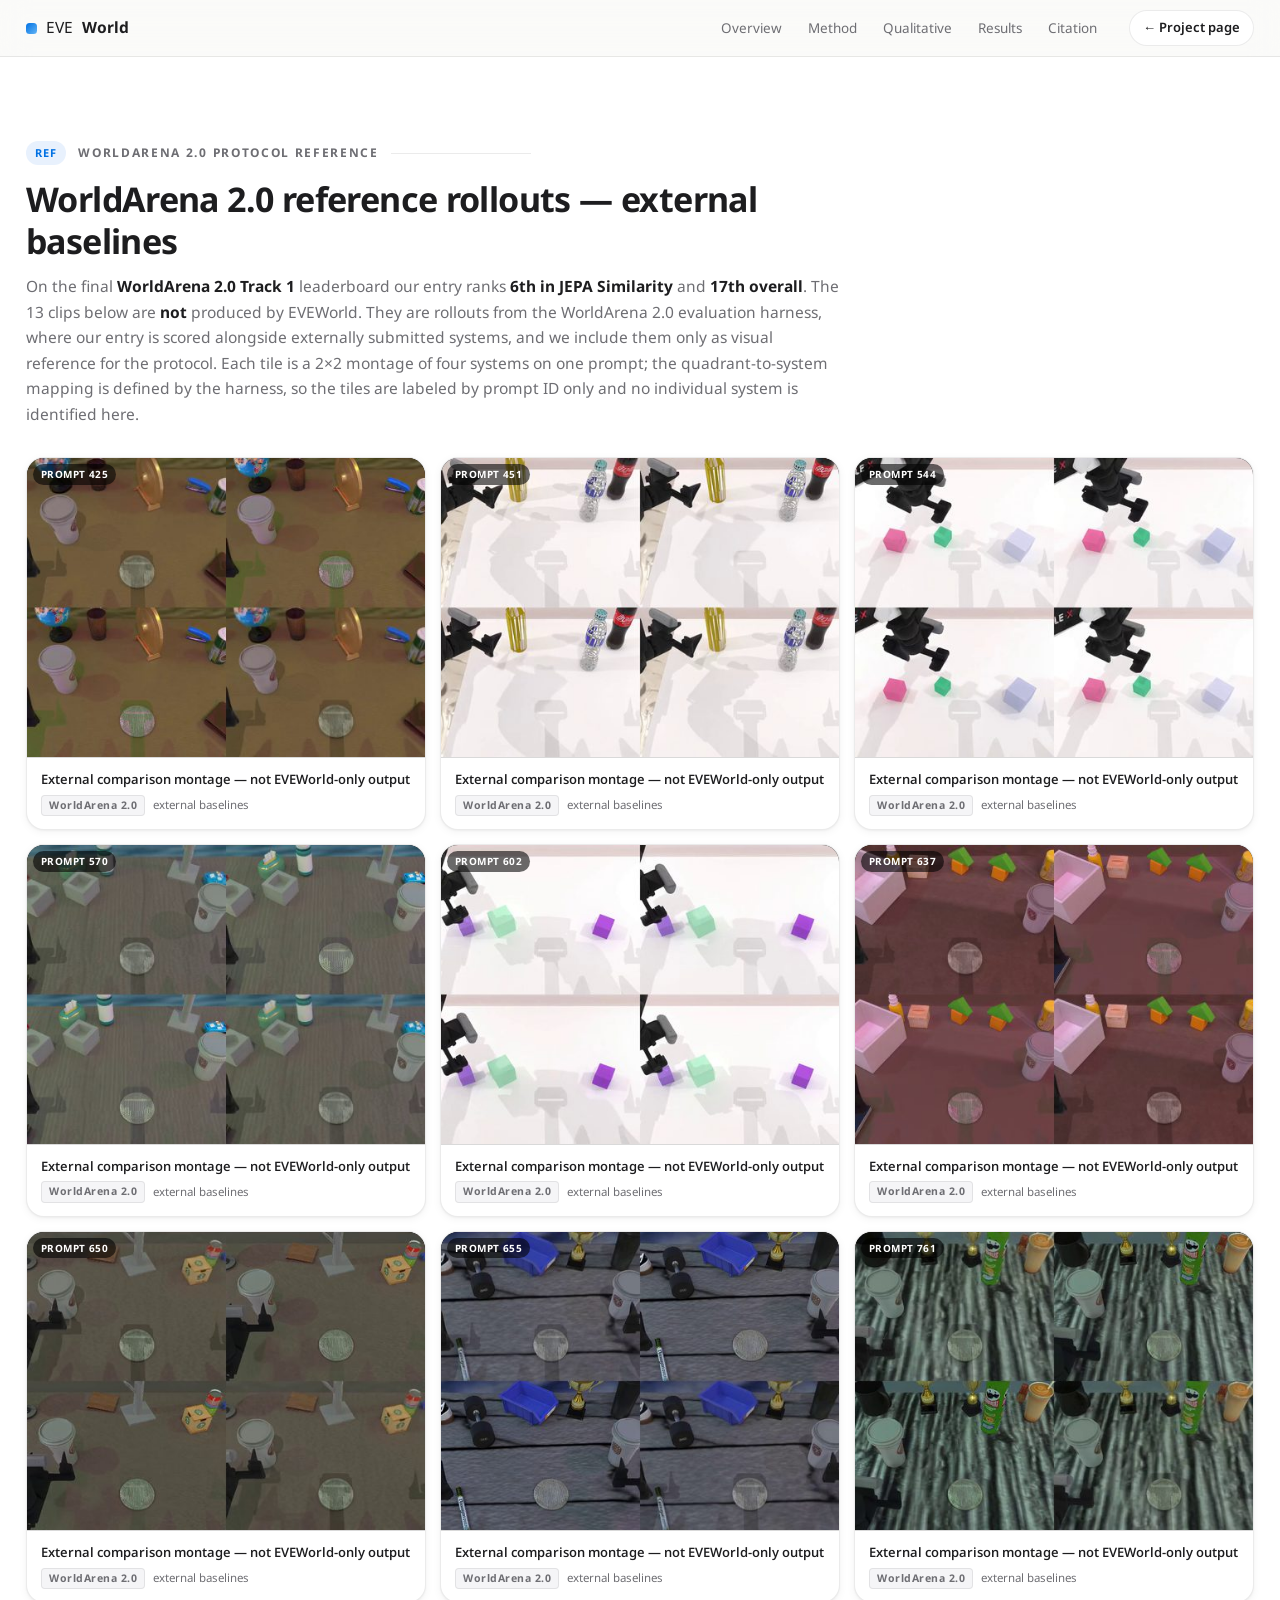
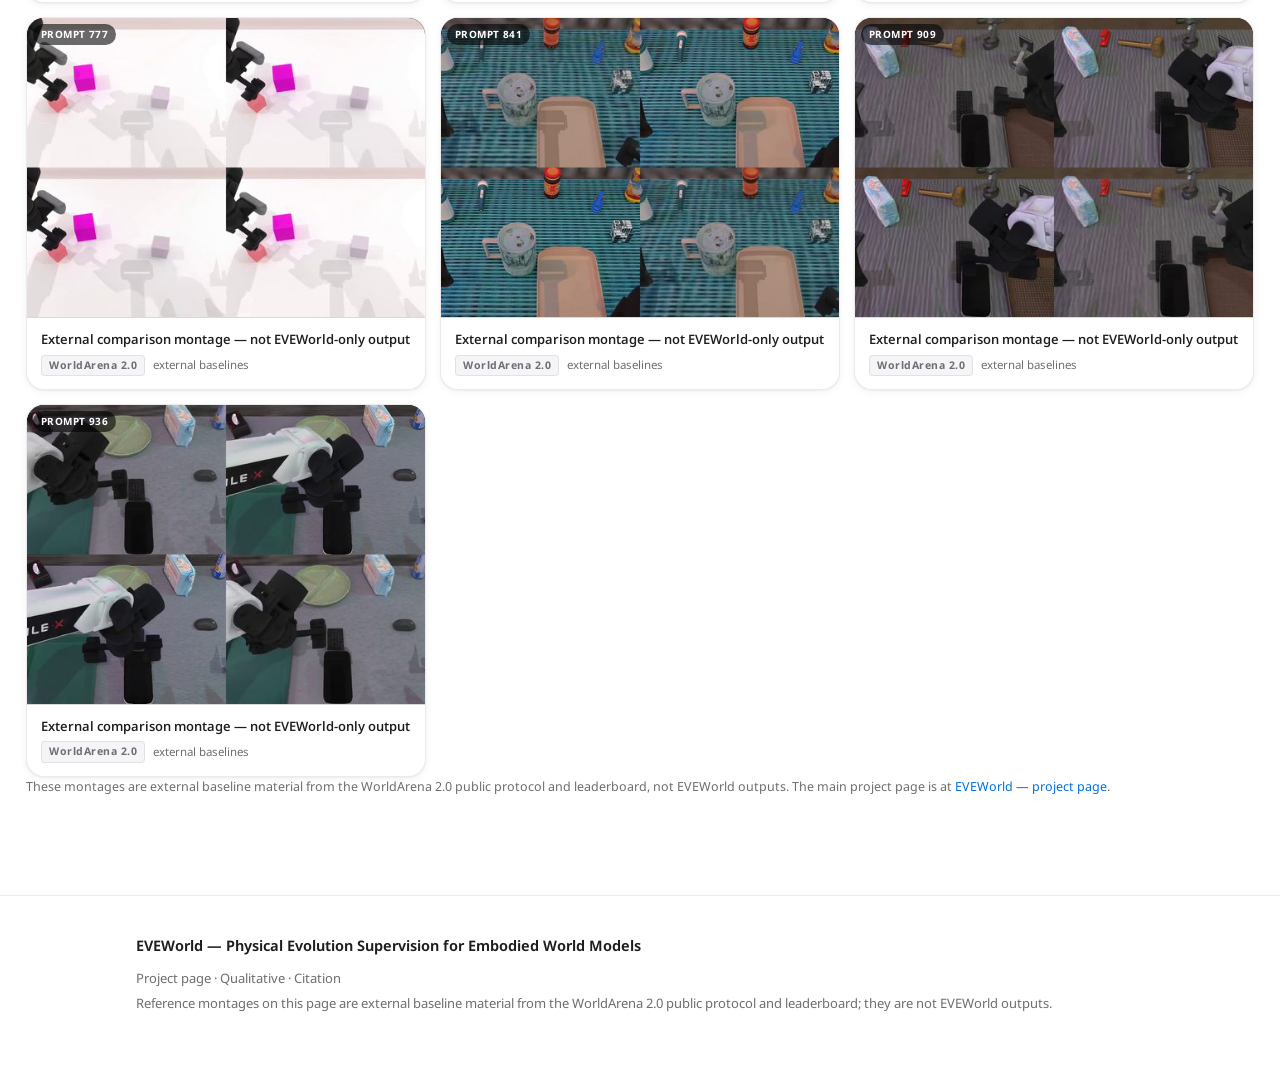
==== protocol.html @ fe4ba512 "refactor(site): apply the final project-page audit Fills every template placeholder, replaces the pl" ====
<!DOCTYPE html>
<html lang="en">
<head>
  <meta charset="UTF-8">
  <meta name="viewport" content="width=device-width, initial-scale=1.0">
  <title>WorldArena 2.0 protocol reference — EVEWorld</title>
  <meta name="description" content="WorldArena 2.0 protocol reference montages from the public leaderboard. External baseline material, not EVEWorld outputs.">
  <link rel="preconnect" href="https://fonts.googleapis.com">
  <link rel="preconnect" href="https://fonts.gstatic.com" crossorigin>
  <!-- Webfont loads async (media="print" → swap): a hanging fonts.googleapis.com
       connection must never block first paint — visitors on networks where it is
       unreachable get the system font stack instantly instead of a white page. -->
  <link href="https://fonts.googleapis.com/css2?family=Noto+Sans:ital,wght@0,300;0,400;0,500;0,600;0,700;1,400&display=swap" rel="stylesheet" media="print" onload="this.media='all'">
  <noscript><link href="https://fonts.googleapis.com/css2?family=Noto+Sans:ital,wght@0,300;0,400;0,500;0,600;0,700;1,400&display=swap" rel="stylesheet"></noscript>
  <link rel="stylesheet" href="css/style.css?v=4">
  <link rel="icon" href="data:image/svg+xml,<svg xmlns='http://www.w3.org/2000/svg' viewBox='0 0 16 16'><rect width='16' height='16' rx='4' fill='%230071e3'/><path d='M6.5 4.5l5.5 3.5-5.5 3.5z' fill='white'/></svg>">
  <link rel="canonical" href="https://eve-world.github.io/EVEWorld/protocol.html">
  <meta property="og:type" content="website">
  <meta property="og:title" content="WorldArena 2.0 protocol reference — EVEWorld">
  <meta property="og:description" content="WorldArena 2.0 protocol reference montages from the public leaderboard. External baseline material, not EVEWorld outputs.">
  <meta property="og:url" content="https://eve-world.github.io/EVEWorld/protocol.html">
  <meta property="og:image" content="https://eve-world.github.io/EVEWorld/assets/site/social/eveworld-preview.jpg">
  <meta name="twitter:card" content="summary_large_image">
  <meta name="twitter:title" content="WorldArena 2.0 protocol reference — EVEWorld">
  <meta name="twitter:description" content="WorldArena 2.0 protocol reference montages from the public leaderboard. External baseline material, not EVEWorld outputs.">
  <meta name="twitter:image" content="https://eve-world.github.io/EVEWorld/assets/site/social/eveworld-preview.jpg">
  <meta name="theme-color" content="#ffffff">
</head>
<body>

<div class="scroll-progress" aria-hidden="true"><i id="scrollBar"></i></div>

<!-- ================= HEADER ================= -->
<header class="site-header" id="top">
  <div class="header-inner">
    <a class="brand" href="index.html"><span class="brand-dot"></span>EVE<b>World</b></a>
    <nav class="header-nav" aria-label="Project page sections">
      <a href="index.html#abstract">Overview</a>
      <a href="index.html#method">Method</a>
      <a href="index.html#qualitative">Qualitative</a>
      <a href="index.html#results">Results</a>
      <a href="index.html#citation">Citation</a>
    </nav>
    <div class="header-end">
      <a class="hbtn" href="index.html">&larr; Project page</a>
    </div>
  </div>
</header>

<main class="landing">

<!-- ================= WORLDARENA PROTOCOL REFERENCE ================= -->
<section class="band" id="reference">
  <div class="lp-inner wide">
    <div class="eyebrow"><span class="e-no">REF</span><span class="e-label">WorldArena 2.0 Protocol Reference</span><span class="e-rule"></span></div>
    <h2 class="band-title">WorldArena 2.0 reference rollouts &mdash; external baselines</h2>
    <p class="band-lede">On the final <b>WorldArena 2.0 Track 1</b> leaderboard our entry ranks <b>6th in JEPA Similarity</b> and <b>17th overall</b>. The 13 clips below are <b>not</b> produced by EVEWorld. They are rollouts from the WorldArena 2.0 evaluation harness, where our entry is scored alongside externally submitted systems, and we include them only as visual reference for the protocol. Each tile is a 2&times;2 montage of four systems on one prompt; the quadrant-to-system mapping is defined by the harness, so the tiles are labeled by prompt ID only and no individual system is identified here.</p>

    <div class="ref-grid">
      <div class="demo-card">
        <div class="demo-tiles single montage">
          <div class="demo-tile" data-video><video src="assets/site/videos/wa/425/combined.mp4" poster="assets/site/videos/posters/wa-425.jpg" muted loop playsinline preload="none" disablepictureinpicture></video><span class="demo-tile-label">Prompt 425</span></div>
        </div>
        <div class="demo-body">
          <div class="demo-task">External comparison montage &mdash; not EVEWorld-only output</div>
          <div class="demo-meta"><span class="suite-tag">WorldArena 2.0</span><span>external baselines</span></div>
        </div>
      </div>
      <div class="demo-card">
        <div class="demo-tiles single montage">
          <div class="demo-tile" data-video><video src="assets/site/videos/wa/451/combined.mp4" poster="assets/site/videos/posters/wa-451.jpg" muted loop playsinline preload="none" disablepictureinpicture></video><span class="demo-tile-label">Prompt 451</span></div>
        </div>
        <div class="demo-body">
          <div class="demo-task">External comparison montage &mdash; not EVEWorld-only output</div>
          <div class="demo-meta"><span class="suite-tag">WorldArena 2.0</span><span>external baselines</span></div>
        </div>
      </div>
      <div class="demo-card">
        <div class="demo-tiles single montage">
          <div class="demo-tile" data-video><video src="assets/site/videos/wa/544/combined.mp4" poster="assets/site/videos/posters/wa-544.jpg" muted loop playsinline preload="none" disablepictureinpicture></video><span class="demo-tile-label">Prompt 544</span></div>
        </div>
        <div class="demo-body">
          <div class="demo-task">External comparison montage &mdash; not EVEWorld-only output</div>
          <div class="demo-meta"><span class="suite-tag">WorldArena 2.0</span><span>external baselines</span></div>
        </div>
      </div>
      <div class="demo-card">
        <div class="demo-tiles single montage">
          <div class="demo-tile" data-video><video src="assets/site/videos/wa/570/combined.mp4" poster="assets/site/videos/posters/wa-570.jpg" muted loop playsinline preload="none" disablepictureinpicture></video><span class="demo-tile-label">Prompt 570</span></div>
        </div>
        <div class="demo-body">
          <div class="demo-task">External comparison montage &mdash; not EVEWorld-only output</div>
          <div class="demo-meta"><span class="suite-tag">WorldArena 2.0</span><span>external baselines</span></div>
        </div>
      </div>
      <div class="demo-card">
        <div class="demo-tiles single montage">
          <div class="demo-tile" data-video><video src="assets/site/videos/wa/602/combined.mp4" poster="assets/site/videos/posters/wa-602.jpg" muted loop playsinline preload="none" disablepictureinpicture></video><span class="demo-tile-label">Prompt 602</span></div>
        </div>
        <div class="demo-body">
          <div class="demo-task">External comparison montage &mdash; not EVEWorld-only output</div>
          <div class="demo-meta"><span class="suite-tag">WorldArena 2.0</span><span>external baselines</span></div>
        </div>
      </div>
      <div class="demo-card">
        <div class="demo-tiles single montage">
          <div class="demo-tile" data-video><video src="assets/site/videos/wa/637/combined.mp4" poster="assets/site/videos/posters/wa-637.jpg" muted loop playsinline preload="none" disablepictureinpicture></video><span class="demo-tile-label">Prompt 637</span></div>
        </div>
        <div class="demo-body">
          <div class="demo-task">External comparison montage &mdash; not EVEWorld-only output</div>
          <div class="demo-meta"><span class="suite-tag">WorldArena 2.0</span><span>external baselines</span></div>
        </div>
      </div>
      <div class="demo-card">
        <div class="demo-tiles single montage">
          <div class="demo-tile" data-video><video src="assets/site/videos/wa/650/combined.mp4" poster="assets/site/videos/posters/wa-650.jpg" muted loop playsinline preload="none" disablepictureinpicture></video><span class="demo-tile-label">Prompt 650</span></div>
        </div>
        <div class="demo-body">
          <div class="demo-task">External comparison montage &mdash; not EVEWorld-only output</div>
          <div class="demo-meta"><span class="suite-tag">WorldArena 2.0</span><span>external baselines</span></div>
        </div>
      </div>
      <div class="demo-card">
        <div class="demo-tiles single montage">
          <div class="demo-tile" data-video><video src="assets/site/videos/wa/655/combined.mp4" poster="assets/site/videos/posters/wa-655.jpg" muted loop playsinline preload="none" disablepictureinpicture></video><span class="demo-tile-label">Prompt 655</span></div>
        </div>
        <div class="demo-body">
          <div class="demo-task">External comparison montage &mdash; not EVEWorld-only output</div>
          <div class="demo-meta"><span class="suite-tag">WorldArena 2.0</span><span>external baselines</span></div>
        </div>
      </div>
      <div class="demo-card">
        <div class="demo-tiles single montage">
          <div class="demo-tile" data-video><video src="assets/site/videos/wa/761/combined.mp4" poster="assets/site/videos/posters/wa-761.jpg" muted loop playsinline preload="none" disablepictureinpicture></video><span class="demo-tile-label">Prompt 761</span></div>
        </div>
        <div class="demo-body">
          <div class="demo-task">External comparison montage &mdash; not EVEWorld-only output</div>
          <div class="demo-meta"><span class="suite-tag">WorldArena 2.0</span><span>external baselines</span></div>
        </div>
      </div>
      <div class="demo-card">
        <div class="demo-tiles single montage">
          <div class="demo-tile" data-video><video src="assets/site/videos/wa/777/combined.mp4" poster="assets/site/videos/posters/wa-777.jpg" muted loop playsinline preload="none" disablepictureinpicture></video><span class="demo-tile-label">Prompt 777</span></div>
        </div>
        <div class="demo-body">
          <div class="demo-task">External comparison montage &mdash; not EVEWorld-only output</div>
          <div class="demo-meta"><span class="suite-tag">WorldArena 2.0</span><span>external baselines</span></div>
        </div>
      </div>
      <div class="demo-card">
        <div class="demo-tiles single montage">
          <div class="demo-tile" data-video><video src="assets/site/videos/wa/841/combined.mp4" poster="assets/site/videos/posters/wa-841.jpg" muted loop playsinline preload="none" disablepictureinpicture></video><span class="demo-tile-label">Prompt 841</span></div>
        </div>
        <div class="demo-body">
          <div class="demo-task">External comparison montage &mdash; not EVEWorld-only output</div>
          <div class="demo-meta"><span class="suite-tag">WorldArena 2.0</span><span>external baselines</span></div>
        </div>
      </div>
      <div class="demo-card">
        <div class="demo-tiles single montage">
          <div class="demo-tile" data-video><video src="assets/site/videos/wa/909/combined.mp4" poster="assets/site/videos/posters/wa-909.jpg" muted loop playsinline preload="none" disablepictureinpicture></video><span class="demo-tile-label">Prompt 909</span></div>
        </div>
        <div class="demo-body">
          <div class="demo-task">External comparison montage &mdash; not EVEWorld-only output</div>
          <div class="demo-meta"><span class="suite-tag">WorldArena 2.0</span><span>external baselines</span></div>
        </div>
      </div>
      <div class="demo-card">
        <div class="demo-tiles single montage">
          <div class="demo-tile" data-video><video src="assets/site/videos/wa/936/combined.mp4" poster="assets/site/videos/posters/wa-936.jpg" muted loop playsinline preload="none" disablepictureinpicture></video><span class="demo-tile-label">Prompt 936</span></div>
        </div>
        <div class="demo-body">
          <div class="demo-task">External comparison montage &mdash; not EVEWorld-only output</div>
          <div class="demo-meta"><span class="suite-tag">WorldArena 2.0</span><span>external baselines</span></div>
        </div>
      </div>
    </div>

    <p class="arm-note">These montages are external baseline material from the WorldArena 2.0 public protocol and leaderboard, not EVEWorld outputs. The main project page is at <a href="index.html">EVEWorld &mdash; project page</a>.</p>
  </div>
</section>

</main>

<!-- ================= FOOTER ================= -->
<footer class="lp-footer">
  <div class="lp-inner">
    <p class="foot-title">EVEWorld &mdash; Physical Evolution Supervision for Embodied World Models</p>
    <p class="foot-links"><a href="index.html">Project page</a> &middot; <a href="index.html#qualitative">Qualitative</a> &middot; <a href="index.html#citation">Citation</a></p>
    <p>Reference montages on this page are external baseline material from the WorldArena 2.0 public protocol and leaderboard; they are not EVEWorld outputs.</p>
  </div>
</footer>

<script src="js/main.js?v=4" defer></script>
</body>
</html>
---- css/style.css ----
/* ============================================================
   EVEWorld project page
   Design language modeled on imitator-game.github.io:
   Apple-ish off-white canvas, white cards, blue accent, big
   radii, whisper-thin shadows, Noto Sans, video-reel hero,
   accordion folds, inline-SVG ablation scatter.
   Light-only: every embedded paper figure is a white-surface
   PNG. The four categorical slots encode the four compared
   arms (EVEWorld / Standard SFT / IGR only / pretrained);
   hue always travels with a text label, never alone. Blue is
   reserved for UI affordances, never for a scientific result.
   ============================================================ */

:root {
  color-scheme: light;

  --bg:            #fafaf9;   /* off-white canvas */
  --surface:       #f5f5f7;   /* system-gray band */
  --on-bg:         #ffffff;   /* pure white cards */
  --border:        rgba(0, 0, 0, 0.08);
  --border-strong: rgba(0, 0, 0, 0.14);
  --text:          #1d1d1f;
  --text-muted:    #6e6e73;

  --primary:       #0071e3;   /* Apple blue */
  --primary-hover: #0058b3;
  --primary-bg:    #e8f1fd;
  --good:          #006300;

  /* Failure modes — validated 4-slot categorical (light mode).
     Hue pairs always ship with their text labels, never color alone. */
  --l1: #3577c9;  --l1-bg: #eaf2fb;
  --l2: #2f9e6e;  --l2-bg: #e9f5ef;
  --l3: #e08a1e;  --l3-bg: #fcf2e5;
  --l4: #b03030;  --l4-bg: #fbebea;

  /* Compared arms — fixed colour roles across the page:
     red = Standard SFT (failure), green = EVEWorld (method /
     consistency), amber = IGR only (single-component ablation),
     gray-blue = pretrained baseline.
     Blue stays the UI/brand accent and never encodes a result. */
  --arm-eve:  var(--l2);
  --arm-sft:  var(--l4);
  --arm-igt:  var(--l3);
  --arm-pre:  #5b7c99;

  --radius-sm: 8px;
  --radius:    14px;
  --radius-lg: 18px;
  --shadow: 0 1px 2px rgba(0,0,0,.04), 0 2px 8px rgba(0,0,0,.05);
  --shadow-lg: 0 4px 16px rgba(0,0,0,.08), 0 1px 3px rgba(0,0,0,.04);
  --ease: cubic-bezier(.4, 0, .2, 1);
  --dur-fast: 180ms;
}

* , *::before, *::after { box-sizing: border-box; margin: 0; padding: 0; }

html { scroll-behavior: smooth; scroll-padding-top: 72px; -webkit-text-size-adjust: 100%; }

body {
  background: var(--bg);
  color: var(--text);
  font-family: 'Noto Sans', -apple-system, BlinkMacSystemFont, 'Segoe UI',
               'PingFang SC', 'Microsoft YaHei', sans-serif;
  font-size: 16px; line-height: 1.65;
  -webkit-font-smoothing: antialiased;
}

img, video { max-width: 100%; }
a { color: var(--primary); text-decoration: none; }
a:hover { text-decoration: underline; }
.mono { font-family: ui-monospace, 'SF Mono', Menlo, Consolas, monospace; font-size: .88em; }

.lp-inner { max-width: 1060px; margin: 0 auto; padding: 0 26px; }
.lp-inner.wide { max-width: 1280px; }
.landing { display: block; }

/* ---------- scroll progress ---------- */

.scroll-progress {
  position: fixed; top: 0; left: 0; right: 0; height: 2.5px;
  z-index: 90; pointer-events: none;
}
.scroll-progress i {
  display: block; height: 100%; width: 0;
  background: linear-gradient(90deg, var(--primary), #64b5f6);
  transition: width 80ms linear;
}

/* ---------- header ---------- */

.site-header {
  position: sticky; top: 0; z-index: 80;
  background: rgba(250, 250, 249, 0.82);
  backdrop-filter: saturate(1.4) blur(14px);
  -webkit-backdrop-filter: saturate(1.4) blur(14px);
  border-bottom: 1px solid var(--border);
}
.header-inner {
  max-width: 1280px; margin: 0 auto; padding: 0 26px;
  height: 56px; display: flex; align-items: center; gap: 20px;
}
.brand {
  font-size: 15.5px; font-weight: 400; color: var(--text);
  display: flex; align-items: center; gap: 9px; white-space: nowrap;
}
.brand b { font-weight: 700; }
.brand:hover { text-decoration: none; }
.brand-dot {
  width: 11px; height: 11px; border-radius: 3.5px;
  background: linear-gradient(135deg, var(--primary), #64b5f6); flex: none;
}
.header-nav { display: flex; gap: 2px; margin-left: auto; overflow-x: auto; scrollbar-width: none; }
.header-nav::-webkit-scrollbar { display: none; }
.header-nav a {
  font-size: 13.5px; color: var(--text-muted); padding: 6px 12px;
  border-radius: 999px; white-space: nowrap;
  transition: background var(--dur-fast) var(--ease), color var(--dur-fast) var(--ease);
}
.header-nav a:hover { color: var(--text); background: rgba(0,0,0,.05); text-decoration: none; }
.header-nav a.active { color: var(--primary); background: var(--primary-bg); font-weight: 600; }
.header-end { display: flex; align-items: center; gap: 10px; }
.hbtn {
  display: inline-flex; align-items: center; gap: 7px;
  font-size: 13px; font-weight: 600; color: var(--text);
  border: 1px solid var(--border); background: var(--on-bg);
  padding: 6px 13px; border-radius: 999px;
  transition: border-color var(--dur-fast) var(--ease), color var(--dur-fast) var(--ease);
}
.hbtn:hover { border-color: var(--primary); color: var(--primary); text-decoration: none; }
.hbtn-tag {
  font-size: 9.5px; font-weight: 700; letter-spacing: .06em; text-transform: uppercase;
  color: var(--text-muted); background: rgba(0,0,0,.05);
  padding: 2px 7px; border-radius: 999px;
}

/* ---------- hero ---------- */

.hero-band {
  position: relative; overflow: hidden;
  padding: 88px 0 64px;
  display: flex; flex-direction: column; justify-content: center;
  min-height: calc(100vh - 56px);
}

.hero-reel {
  position: absolute; inset: 0; z-index: 0;
  display: flex; flex-direction: column; justify-content: center;
  gap: 14px; padding-block: 14px;
}
.reel-row {
  display: flex; align-items: center; gap: 14px;
  width: max-content; will-change: transform;
  animation: marquee var(--dur, 90s) linear infinite;
}
.reel-row[data-dir="right"] { animation-direction: reverse; }
@keyframes marquee { to { transform: translateX(-50%); } }

.reel-tile {
  position: relative; flex: none;
  width: 168px; height: 168px;
  border-radius: 12px; overflow: hidden;
  background: linear-gradient(135deg, var(--surface), var(--on-bg));
  border: 1.5px solid rgba(127, 127, 127, .22);
  box-shadow: 0 6px 16px rgba(0, 0, 0, .10);
}
.reel-tile.lv { box-shadow: 0 6px 16px color-mix(in srgb, var(--tone, var(--primary)) 32%, rgba(0,0,0,.08)); }
.reel-tile video { width: 100%; height: 100%; object-fit: cover; object-position: 100% 50%; display: block; }

.hero-scrim {
  position: absolute; inset: 0; z-index: 1; pointer-events: none;
  background:
    radial-gradient(46% 58% at 50% 44%, rgba(250,250,249,.86), rgba(250,250,249,.30) 62%, transparent 78%),
    linear-gradient(180deg, var(--bg) 0%, transparent 12%, transparent 88%, var(--bg) 100%);
}

.hero-copy { position: relative; z-index: 2; text-align: center; }

.hero-badges { display: flex; justify-content: center; gap: 8px; flex-wrap: wrap; margin-bottom: 22px; }
.vbadge {
  display: inline-flex; align-items: center; gap: 6px;
  font-size: 12.5px; font-weight: 600; letter-spacing: .01em;
  color: var(--primary); background: var(--primary-bg);
  padding: 5px 13px; border-radius: 999px;
}
.vbadge.subtle { color: var(--text-muted); background: rgba(0,0,0,.05); }
.vbadge svg { opacity: .9; }
.pulse-dot {
  width: 7px; height: 7px; border-radius: 50%; background: var(--primary);
  animation: pulse 2.2s ease-in-out infinite;
}
@keyframes pulse { 0%, 100% { opacity: 1; transform: scale(1); } 50% { opacity: .45; transform: scale(.8); } }

.hero-title {
  font-size: clamp(46px, 7.2vw, 78px); line-height: 1.04;
  font-weight: 700; letter-spacing: -.025em;
  margin: 0 0 14px;
}
.hero-title .hl { color: var(--primary); }
.hero-tag {
  font-size: clamp(16px, 2.2vw, 21px); font-weight: 300;
  color: var(--text-muted); letter-spacing: .002em;
  max-width: 640px; margin: 0 auto 30px;
}
.hero-tag b { font-weight: 600; color: var(--text); }

.hero-authors { margin: 0 0 26px; display: flex; flex-direction: column; align-items: center; gap: 6px; }
.hero-author-names { font-size: 15.5px; color: var(--text-muted); font-weight: 400; }
.hero-affil { font-size: 13.5px; color: var(--text-muted); opacity: .8; }
.hero-venue-row { display: flex; gap: 8px; margin-top: 6px; }

.hero-cta { display: flex; justify-content: center; flex-wrap: wrap; gap: 11px; margin-bottom: 40px; }

.btn {
  display: inline-flex; align-items: center; gap: 8px;
  font-size: 14px; font-weight: 600;
  padding: 10px 20px; border-radius: 999px;
  border: 1px solid var(--border); background: var(--on-bg); color: var(--text);
  transition: transform var(--dur-fast) var(--ease), box-shadow var(--dur-fast) var(--ease),
              border-color var(--dur-fast) var(--ease), background var(--dur-fast) var(--ease);
}
.btn:hover { text-decoration: none; transform: translateY(-1px); box-shadow: var(--shadow); }
.btn.primary { background: var(--primary); border-color: var(--primary); color: #fff; }
.btn.primary:hover { background: var(--primary-hover); }
.btn.ghost { background: transparent; border-color: transparent; color: var(--primary); }
.btn.ghost:hover { background: var(--primary-bg); }
.btn-tag {
  font-size: 9.5px; font-weight: 700; letter-spacing: .06em; text-transform: uppercase;
  color: var(--text-muted); background: rgba(0,0,0,.06);
  padding: 2px 7px; border-radius: 999px;
}
.btn.primary .btn-tag { color: rgba(255,255,255,.9); background: rgba(255,255,255,.18); }

.hero-metrics {
  display: grid; grid-template-columns: repeat(6, 1fr); gap: 10px;
  max-width: 980px; margin: 0 auto;
}
.hero-metrics.tight { grid-template-columns: repeat(5, 1fr); max-width: 860px; margin: 26px auto 10px; }
.hm {
  background: rgba(255, 255, 255, .72);
  backdrop-filter: blur(6px); -webkit-backdrop-filter: blur(6px);
  border: 1px solid rgba(0,0,0,.06); border-radius: var(--radius);
  padding: 14px 10px 12px; text-align: center;
}
.hm b { display: block; font-size: clamp(19px, 2.2vw, 25px); font-weight: 700; letter-spacing: -.02em; line-height: 1.1; }
.hm span { display: block; font-size: 11.5px; color: var(--text-muted); line-height: 1.4; margin-top: 5px; }

.hero-caret {
  position: absolute; left: 50%; bottom: 18px; transform: translateX(-50%);
  z-index: 2; color: var(--text-muted);
  animation: caret 2.4s ease-in-out infinite;
}
@keyframes caret { 0%, 100% { transform: translate(-50%, 0); opacity: .55; } 50% { transform: translate(-50%, 7px); opacity: 1; } }

/* ---------- bands & eyebrows ---------- */

.band { padding: 84px 0 76px; background: var(--on-bg); }
.band.alt { background: var(--surface); }

.eyebrow { display: flex; align-items: center; gap: 12px; margin-bottom: 14px; }
.eyebrow .e-no {
  font-size: 11px; font-weight: 700; letter-spacing: .1em;
  color: var(--primary); background: var(--primary-bg);
  padding: 3px 9px; border-radius: 999px;
}
.eyebrow .e-label {
  font-size: 12px; font-weight: 700; letter-spacing: .14em; text-transform: uppercase;
  color: var(--text-muted);
}
.eyebrow .e-rule { flex: 1; height: 1px; background: var(--border); max-width: 140px; }

.band-title {
  font-size: clamp(24px, 3.4vw, 34px); line-height: 1.22;
  letter-spacing: -.018em; font-weight: 700; margin: 0 0 12px; max-width: 880px;
}
.band-lede { color: var(--text-muted); font-size: 15.5px; max-width: 820px; margin: 0 0 30px; }
.band-lede b { color: var(--text); }

/* ---------- abstract & figures ---------- */

.abstract-card {
  background: var(--on-bg); border: 1px solid var(--border); border-radius: var(--radius-lg);
  padding: 28px 32px; box-shadow: var(--shadow); margin-bottom: 34px;
}
.band.alt .abstract-card { background: var(--bg); }
.abstract-card p { font-size: 15px; line-height: 1.78; }

.figcard {
  background: var(--on-bg); border: 1px solid var(--border); border-radius: var(--radius-lg);
  padding: 18px 18px 14px; box-shadow: var(--shadow); margin: 26px 0;
}
.band.alt .figcard { background: var(--bg); }
.figcard.wide { margin: 0; }
.figcard img { display: block; width: 100%; height: auto; border-radius: var(--radius-sm); background: var(--surface); }
.figcard figcaption {
  font-size: 13px; color: var(--text-muted); line-height: 1.6; padding: 12px 6px 2px;
}
.figcard figcaption b { color: var(--text); }
.figcard.scrollable { max-height: 640px; overflow-y: auto; }
.figcard.scrollable .sticky-cap {
  position: sticky; bottom: 0;
  background: linear-gradient(transparent, var(--on-bg) 45%);
}

/* ---------- level widget ---------- */

.lvl-widget { margin-top: 6px; }

.lvl-tabs { display: grid; grid-template-columns: repeat(4, 1fr); gap: 10px; margin-bottom: 18px; }
.lvl-tab {
  position: relative; display: flex; flex-direction: column; align-items: flex-start; gap: 8px;
  padding: 15px 16px 13px; text-align: left;
  border-radius: var(--radius-lg); border: 1.5px solid var(--border);
  background: var(--on-bg); color: var(--text-muted); cursor: pointer;
  font-family: inherit;
  transition: border-color var(--dur-fast) var(--ease), transform var(--dur-fast) var(--ease),
              box-shadow var(--dur-fast) var(--ease);
}
.lvl-tab:hover { transform: translateY(-2px); border-color: var(--lvl-c); }
.lvl-tab:focus-visible { outline: 2px solid var(--lvl-c); outline-offset: 2px; }
.lvl-tab.is-active {
  border-color: var(--lvl-c);
  box-shadow: 0 0 0 1px var(--lvl-c) inset, var(--shadow);
}
.lvl-tab-id { font-size: 17px; font-weight: 700; letter-spacing: -.01em; color: var(--lvl-c); line-height: 1; }
.lvl-tab-name { font-size: 13px; font-weight: 600; color: var(--text); line-height: 1.3; }
.lvl-tab-dist { display: flex; gap: 3px; width: 100%; margin-top: 2px; }
.lvl-tab-dist i { flex: 1; height: 4px; border-radius: 2px; background: var(--border); transition: background var(--dur-fast) var(--ease); }
.lvl-tab-dist i.is-filled { background: var(--lvl-c); }

.lvl-stage {
  display: grid; grid-template-columns: 1.15fr 1fr; gap: 28px; align-items: stretch;
  background: var(--on-bg); border: 1px solid var(--border); border-radius: var(--radius-lg);
  padding: 22px; box-shadow: var(--shadow);
}
.band.alt .lvl-stage { background: var(--bg); }

.lvl-stage-media {
  position: relative; aspect-ratio: 1 / 1; border-radius: var(--radius);
  overflow: hidden; background: #000; cursor: pointer;
}
.lvl-video {
  position: absolute; inset: 0; width: 100%; height: 100%;
  object-fit: cover; display: block;
}
.lvl-video[hidden] { display: none; }

.play-badge {
  position: absolute; right: 12px; bottom: 12px; z-index: 2;
  width: 36px; height: 36px; border-radius: 999px;
  background: rgba(0, 0, 0, .55); color: #fff;
  display: flex; align-items: center; justify-content: center;
  font-size: 13px; pointer-events: none;
  transition: opacity .2s, background .2s;
}
.video-box:hover .play-badge, .lvl-stage-media:hover .play-badge, .suite-media:hover .play-badge { background: rgba(0,0,0,.8); }
.playing .play-badge { opacity: 0; }
.speed-badge {
  position: absolute; left: 12px; top: 12px; z-index: 2;
  font-size: 11px; font-weight: 600; letter-spacing: .03em;
  color: #fff; background: rgba(0, 0, 0, .5);
  padding: 4px 10px; border-radius: 999px; pointer-events: none;
}

.lvl-stage-info { display: flex; flex-direction: column; padding: 6px 4px; }
.lvl-stage-badge {
  align-self: flex-start;
  font-size: 12.5px; font-weight: 700; letter-spacing: .04em;
  color: #fff; background: var(--lvl-c);
  padding: 5px 12px; border-radius: 999px;
  transition: background var(--dur-fast) var(--ease);
}
.lvl-stage-name { font-size: 23px; font-weight: 700; letter-spacing: -.015em; margin: 14px 0 8px; }
.lvl-stage-blurb { font-size: 14.5px; line-height: 1.68; color: var(--text-muted); }
.lvl-capability { display: flex; flex-wrap: wrap; gap: 6px; margin-top: 14px; }
.cap-chip {
  font-size: 12px; font-weight: 600; color: var(--text-muted);
  background: var(--surface); border: 1px solid var(--border);
  border-radius: 999px; padding: 4px 11px;
}
.lvl-stage-stat { margin-top: auto; padding-top: 20px; border-top: 1px solid var(--border); }
.lvl-stage-stat-v {
  display: block; font-size: 34px; font-weight: 700; letter-spacing: -.02em; line-height: 1;
  color: var(--lvl-c); transition: color var(--dur-fast) var(--ease);
}
.lvl-stage-stat-l { display: block; font-size: 12.5px; color: var(--text-muted); margin-top: 7px; line-height: 1.5; max-width: 38ch; }

/* failure definition callout */
.defn {
  margin-top: 30px; background: var(--on-bg); border: 1px solid var(--border);
  border-left: 3px solid var(--primary); border-radius: var(--radius);
  padding: 22px 28px;
}
.band.alt .defn { background: var(--bg); }
.defn h3 { margin: 0 0 8px; font-size: 16.5px; }
.defn p { color: var(--text-muted); font-size: 14.5px; }
.formula {
  font-family: ui-monospace, 'SF Mono', Menlo, Consolas, monospace;
  font-size: 13px; background: var(--surface); border: 1px solid var(--border);
  border-radius: var(--radius-sm); padding: 11px 15px; margin: 12px 0 0;
  color: var(--text); overflow-x: auto; white-space: nowrap;
}
.formula i { color: var(--text-muted); font-style: normal; }

/* ---------- pipeline ---------- */

.pipeline { display: grid; grid-template-columns: repeat(3, 1fr); gap: 16px; }
.stage {
  position: relative;
  background: var(--bg); border: 1px solid var(--border); border-radius: var(--radius-lg);
  padding: 24px 26px;
}
.band .stage { background: var(--surface); }
.stage-no {
  font-size: 11.5px; font-weight: 700; letter-spacing: .12em; text-transform: uppercase;
  color: var(--primary); margin-bottom: 9px;
}
.stage h3 { margin: 0 0 8px; font-size: 17.5px; letter-spacing: -.01em; }
.stage p { font-size: 13.8px; color: var(--text-muted); }
.chips { display: flex; flex-wrap: wrap; gap: 6px; margin-top: 14px; }
.chip {
  font-size: 12px; font-weight: 600; color: var(--text-muted);
  background: var(--on-bg); border: 1px solid var(--border);
  padding: 3px 10px; border-radius: 999px; white-space: nowrap;
}
.stage-arrow {
  position: absolute; top: 28px; right: -15px; z-index: 2;
  color: var(--text-muted); font-size: 17px;
  background: var(--bg); border: 1px solid var(--border);
  border-radius: 999px; width: 24px; height: 24px;
  display: flex; align-items: center; justify-content: center;
}
.band .stage-arrow { background: var(--on-bg); }

/* ---------- dataset: flip suite cards ---------- */

.suite-grid { display: grid; grid-template-columns: repeat(4, 1fr); gap: 16px; margin: 30px 0 8px; }
.suite-card { perspective: 1400px; cursor: pointer; }
.flip-inner {
  position: relative; width: 100%; height: 100%;
  transform-style: preserve-3d;
  transition: transform .55s var(--ease);
}
.suite-card:hover .flip-inner, .suite-card:focus-visible .flip-inner, .suite-card.is-flipped .flip-inner {
  transform: rotateY(180deg);
}
.flip-face {
  background: var(--on-bg); border: 1px solid var(--border); border-radius: var(--radius-lg);
  overflow: hidden; box-shadow: var(--shadow);
  -webkit-backface-visibility: hidden; backface-visibility: hidden;
}
.flip-face.front { position: relative; display: flex; flex-direction: column; }
.suite-media { position: relative; aspect-ratio: 1 / 1; background: #000; cursor: pointer; }
.suite-media video { width: 100%; height: 100%; object-fit: cover; display: block; }
.suite-label {
  padding: 12px 14px 13px; display: flex; flex-direction: column; gap: 2px;
  border-top: 1px solid var(--border);
}
.suite-label b { font-size: 14.5px; letter-spacing: -.01em; }
.suite-label span { font-size: 12px; color: var(--text-muted); }
.flip-face.back {
  position: absolute; inset: 0; transform: rotateY(180deg);
  padding: 18px; display: flex; flex-direction: column; gap: 8px;
}
.back-title { font-size: 15px; letter-spacing: -.01em; color: var(--primary); }
.flip-face.back p { font-size: 12.5px; color: var(--text-muted); line-height: 1.55; }
.tasklist { list-style: none; margin-top: 4px; display: flex; flex-direction: column; gap: 6px; }
.tasklist li {
  font-size: 12px; color: var(--text); line-height: 1.45;
  padding-left: 14px; position: relative;
}
.tasklist li::before {
  content: ""; position: absolute; left: 0; top: .52em;
  width: 6px; height: 6px; border-radius: 2px; background: var(--primary);
}
.suite-hint { font-size: 12.5px; color: var(--text-muted); text-align: center; margin: 6px 0 26px; opacity: .85; }

/* ---------- demo explorer ---------- */

.explorer-filter { display: flex; flex-wrap: wrap; gap: 8px; margin: 4px 0 20px; }
.filter-pill {
  font-size: 13px; font-weight: 600; color: var(--text-muted);
  background: var(--on-bg); border: 1px solid var(--border);
  border-radius: 999px; padding: 6px 15px; cursor: pointer; user-select: none;
  transition: all var(--dur-fast) var(--ease);
}
.filter-pill:hover { border-color: var(--primary); color: var(--primary); }
.filter-pill.active { background: var(--primary); border-color: var(--primary); color: #fff; }

.demo-grid { display: grid; grid-template-columns: repeat(4, 1fr); gap: 16px; }
.demo-card {
  background: var(--on-bg); border: 1px solid var(--border); border-radius: var(--radius-lg);
  overflow: hidden; display: flex; flex-direction: column; box-shadow: var(--shadow);
  transition: transform var(--dur-fast) var(--ease), box-shadow var(--dur-fast) var(--ease);
}
.demo-card:hover { transform: translateY(-3px); box-shadow: var(--shadow-lg); }
.demo-card .video-box {
  position: relative; background: #000; aspect-ratio: 1 / 1; cursor: pointer; overflow: hidden;
}
.demo-card video { width: 100%; height: 100%; object-fit: cover; display: block; }
.demo-body { padding: 12px 14px 13px; display: flex; flex-direction: column; gap: 6px; }
.demo-task { font-size: 13px; line-height: 1.45; font-weight: 550; }
.demo-meta { display: flex; align-items: center; gap: 8px; font-size: 11.5px; color: var(--text-muted); }
.suite-tag {
  font-size: 10.5px; font-weight: 700; letter-spacing: .05em;
  color: var(--text-muted); background: var(--surface); border: 1px solid var(--border);
  border-radius: 4px; padding: 1px 7px; white-space: nowrap;
}
.demo-card.hidden { display: none; }

/* ---------- metrics ---------- */

.metrics { display: grid; grid-template-columns: repeat(3, 1fr); gap: 16px; }
.metric {
  background: var(--bg); border: 1px solid var(--border); border-radius: var(--radius-lg);
  padding: 22px 24px;
}
.band.alt .metric { background: var(--on-bg); }
.metric .m-name { display: flex; align-items: baseline; gap: 9px; }
.metric .m-abbr { font-size: 21px; font-weight: 700; color: var(--primary); letter-spacing: -.01em; }
.metric .m-full { font-size: 12.5px; color: var(--text-muted); }
.metric .formula { margin: 13px 0; }
.metric p { font-size: 13px; color: var(--text-muted); }

/* ---------- figure deck ---------- */

.figdeck { margin: 6px 0 40px; }
.figdeck-head { display: flex; align-items: center; justify-content: flex-end; margin-bottom: 10px; }
.figdeck-controls {
  display: inline-flex; align-items: center; gap: 8px;
  background: var(--surface); border: 1px solid var(--border);
  border-radius: 999px; padding: 4px;
}
.band .figdeck-controls { background: var(--surface); }
.figdeck-arrow {
  display: inline-flex; align-items: center; justify-content: center;
  width: 32px; height: 32px; border-radius: 50%;
  border: 1px solid var(--border); background: var(--on-bg); color: var(--text-muted);
  font-size: 16px; line-height: 1; cursor: pointer;
  transition: all var(--dur-fast) var(--ease);
}
.figdeck-arrow:hover:not(:disabled) { border-color: var(--primary); color: var(--primary); transform: translateY(-1px); }
.figdeck-arrow:disabled { opacity: .3; cursor: default; }
.figdeck-counter {
  font-size: 13px; font-weight: 700; color: var(--text-muted);
  font-variant-numeric: tabular-nums; min-width: 3.6em; text-align: center;
}
.figdeck-rail { display: flex; gap: 6px; margin: 0 0 16px; }
.figdeck-dot {
  flex: 1; max-width: 48px; height: 4px; border-radius: 2px;
  background: var(--border); cursor: pointer; border: none; padding: 0;
  transition: background var(--dur-fast) var(--ease), transform var(--dur-fast) var(--ease);
}
.figdeck-dot:hover { transform: scaleY(1.4); }
.figdeck-dot.is-active { background: var(--primary); }

.figdeck-panel { display: none; }
.figdeck-panel.is-active { display: block; animation: fig-in 420ms var(--ease); }
@keyframes fig-in { from { opacity: 0; transform: translateY(8px); } to { opacity: 1; transform: none; } }

.ig-figure {
  background: var(--on-bg); border: 1px solid var(--border);
  border-radius: var(--radius-lg); padding: 24px 26px; box-shadow: var(--shadow);
}
.band .ig-figure { background: var(--on-bg); }
.ig-figure-head { display: flex; align-items: baseline; gap: 10px; margin-bottom: 6px; flex-wrap: wrap; }
.ig-figure-tag {
  font-size: 10.5px; font-weight: 700; letter-spacing: .07em; text-transform: uppercase;
  color: var(--primary); background: var(--primary-bg);
  padding: 3px 9px; border-radius: 999px;
}
.ig-figure-title { font-size: 18px; font-weight: 700; letter-spacing: -.01em; }
.ig-figure > img {
  width: 100%; height: auto; display: block;
  border-radius: var(--radius-sm); background: var(--surface); margin-top: 8px;
}
.ig-figure-caption { margin-top: 14px; font-size: 13.5px; line-height: 1.65; color: var(--text-muted); }
.ig-figure-caption b { color: var(--text); }

/* ---------- findings ---------- */

.findings { display: grid; grid-template-columns: 1fr 1fr; gap: 16px; margin-bottom: 16px; }
.finding {
  background: var(--surface); border: 1px solid var(--border); border-radius: var(--radius-lg);
  padding: 24px 26px;
}
.band .finding { background: var(--surface); }
.finding-head { display: flex; gap: 13px; align-items: flex-start; margin-bottom: 10px; }
.f-no {
  flex: none; width: 30px; height: 30px; border-radius: 9px;
  background: var(--primary-bg); color: var(--primary);
  font-size: 14px; font-weight: 700;
  display: flex; align-items: center; justify-content: center; margin-top: 1px;
}
.finding h3 { font-size: 16.5px; line-height: 1.35; letter-spacing: -.01em; }
.finding > p { color: var(--text-muted); font-size: 14px; line-height: 1.66; }
.finding .pos { color: var(--good); }
.finding .neg { color: var(--l4); }

.find-pair { display: grid; grid-template-columns: 1fr 1fr; gap: 16px; align-items: start; }

.table-card {
  background: var(--on-bg); border: 1px solid var(--border); border-radius: var(--radius);
  padding: 16px 18px; overflow-x: auto; margin-top: 14px;
}
.t-caption { font-size: 12.5px; color: var(--text-muted); margin: 0 0 10px; }
table.data {
  border-collapse: collapse; width: 100%; font-size: 13px;
  font-variant-numeric: tabular-nums;
}
table.data th, table.data td { padding: 7px 11px; text-align: right; }
table.data th:first-child, table.data td:first-child { text-align: left; }
table.data thead th {
  font-size: 11.5px; font-weight: 650; color: var(--text-muted);
  border-bottom: 2px solid var(--border-strong); white-space: nowrap;
}
table.data tbody tr { border-bottom: 1px solid var(--border); }
table.data tbody tr:last-child { border-bottom: none; }
table.data .group-row td {
  text-align: left; font-weight: 700; font-size: 11px; letter-spacing: .08em;
  text-transform: uppercase; color: var(--text-muted); padding-top: 13px;
}
table.data tr.delta td { color: var(--good); font-weight: 600; }
table.data td.best { font-weight: 650; }

/* ---------- citation ---------- */

.bibtex-box {
  position: relative; background: var(--bg); border: 1px solid var(--border);
  border-radius: var(--radius-lg); padding: 22px 26px;
}
.band.alt .bibtex-box { background: var(--on-bg); }
.bibtex-box pre {
  font-family: ui-monospace, 'SF Mono', Menlo, Consolas, monospace;
  font-size: 13px; line-height: 1.62; color: var(--text); overflow-x: auto;
}
.copy-btn {
  position: absolute; top: 14px; right: 14px;
  font-family: inherit; font-size: 12px; font-weight: 600; color: var(--text-muted);
  background: var(--on-bg); border: 1px solid var(--border); border-radius: 999px;
  padding: 6px 14px; cursor: pointer;
  transition: all var(--dur-fast) var(--ease);
}
.copy-btn:hover { border-color: var(--primary); color: var(--primary); }
.copy-btn.copied { background: var(--good); border-color: var(--good); color: #fff; }

/* ---------- footer ---------- */

.lp-footer {
  border-top: 1px solid var(--border); background: var(--on-bg);
  padding: 34px 0 46px;
}
.lp-footer p { font-size: 13px; color: var(--text-muted); margin: 4px 0; }
.foot-levels { display: flex; gap: 16px; flex-wrap: wrap; margin-bottom: 12px; }
.foot-levels span { display: inline-flex; align-items: center; gap: 7px; font-size: 12px; color: var(--text-muted); }
.foot-levels i { width: 9px; height: 9px; border-radius: 2.5px; display: inline-block; }

/* ---------- reveal on scroll ---------- */

.reveal { opacity: 0; transform: translateY(14px); transition: opacity .5s ease, transform .5s ease; }
.reveal.in { opacity: 1; transform: none; }

/* ---------- responsive ---------- */

@media (max-width: 1080px) {
  .hero-metrics { grid-template-columns: repeat(3, 1fr); }
  .hero-metrics.tight { grid-template-columns: repeat(3, 1fr); }
  .suite-grid, .demo-grid { grid-template-columns: repeat(2, 1fr); }
  .findings, .find-pair { grid-template-columns: 1fr; }
}
@media (max-width: 860px) {
  .lvl-stage { grid-template-columns: 1fr; }
  .lvl-tabs { grid-template-columns: repeat(2, 1fr); }
  .pipeline, .metrics { grid-template-columns: 1fr; }
  .stage-arrow { display: none; }
  .reel-tile { width: 118px; height: 118px; }
}
@media (max-width: 640px) {
  .lp-inner, .lp-inner.wide, .header-inner { padding: 0 18px; }
  .header-nav { display: none; }
  .hero-band { padding: 56px 0 48px; min-height: auto; }
  .hero-metrics, .hero-metrics.tight { grid-template-columns: repeat(2, 1fr); }
  .suite-grid, .demo-grid { grid-template-columns: 1fr; }
  .band { padding: 56px 0 50px; }
  .abstract-card { padding: 20px 18px; }
  .lvl-tabs { grid-template-columns: repeat(2, minmax(140px, 1fr)); overflow-x: auto; }
  .finding { padding: 18px 16px; }
}

/* ---------- reduced motion ---------- */

@media (prefers-reduced-motion: reduce) {
  html { scroll-behavior: auto; }
  .reel-row { animation: none; }
  .hero-caret, .pulse-dot { animation: none; }
  .reveal { opacity: 1; transform: none; transition: none; }
  .figdeck-panel.is-active { animation: none; }
  .flip-inner, .demo-card, .lvl-tab, .btn { transition: none; }
}

/* ============================================================
   EVEWorld-specific additions
   Everything above is the untouched shared base; the rules
   below are the only deltas for this site.
   ============================================================ */

/* ---------- hero: arm-tinted reel tiles ---------- */

.reel-tile.arm-eve { --tone: var(--arm-eve); }
.reel-tile.arm-sft { --tone: var(--arm-sft); }

/* the base rule only tints `.lv` tiles, so re-apply the tint for arm tiles */
.reel-tile.arm-eve, .reel-tile.arm-sft {
  box-shadow: 0 6px 16px color-mix(in srgb, var(--tone) 34%, rgba(0, 0, 0, .08));
  border-color: color-mix(in srgb, var(--tone) 42%, rgba(127, 127, 127, .22));
}

/* arm corral: a 3px accent strip so the two arms stay legible while scrolling */
.reel-tile.arm-eve::after, .reel-tile.arm-sft::after {
  content: ""; position: absolute; left: 0; right: 0; bottom: 0; height: 3px;
  background: var(--tone); z-index: 2;
}

/* the world-arena clips are 4:3, so centre-crop them rather than keeping the
   right edge the way the 3:1 gr1 strips are cropped */
.reel-tile.wa-src video { object-position: 50% 50%; }

/* ---------- failure-mode widget (three tabs) ---------- */

.lvl-tabs.three { grid-template-columns: repeat(3, 1fr); }
.lvl-tab-note {
  font-size: 11.5px; font-weight: 650; letter-spacing: .01em;
  color: var(--lvl-c); line-height: 1.3;
}

/* a still image stands in for the video: keep the whole frame, no crop */
.lvl-stage-media.still { aspect-ratio: 4 / 3; background: var(--surface); cursor: default; }
.lvl-stage-media.still img { width: 100%; height: 100%; object-fit: contain; display: block; }

/* ---------- formulas that must wrap in a narrow column ---------- */

.formula.wrap { white-space: normal; line-height: 1.6; }

/* ---------- arm legend ---------- */

.arm-legend { display: flex; flex-wrap: wrap; gap: 8px; margin: 0 0 22px; }
.arm-chip {
  display: inline-flex; align-items: center; gap: 7px;
  font-size: 12.5px; font-weight: 600; color: var(--text-muted);
  background: var(--on-bg); border: 1px solid var(--border);
  padding: 5px 13px; border-radius: 999px;
}
.arm-chip i { width: 9px; height: 9px; border-radius: 2.5px; flex: none; }
.arm-chip.eve i { background: var(--arm-eve); }
.arm-chip.sft i { background: var(--arm-sft); }
.arm-chip.igt i { background: var(--arm-igt); }
.arm-chip.pre i { background: var(--arm-pre); }
.arm-chip b { color: var(--text); font-weight: 650; }

/* ---------- qualitative comparison: 2x2 per-task arm tiles ---------- */

.demo-grid.three { grid-template-columns: repeat(3, 1fr); }

.demo-tiles {
  display: grid; grid-template-columns: 1fr 1fr; gap: 2px;
  background: var(--border); border-bottom: 1px solid var(--border);
}
.demo-tiles.single { grid-template-columns: 1fr; }
/* Each source clip is a single wide frame: the frozen conditioning still on the
   left (identical across the four arms) and the generated rollout on the right,
   split at exactly 50%. Tiles show the generated half only, via a right-anchored
   cover crop -- the still is not repeated four times per card, and the files
   themselves stay unedited. 776/480 is the half-width of the 1552px sources;
   .narrow covers the 1296px sources (367-yes), whose half is 648px. */
.demo-tile {
  position: relative; background: #000; aspect-ratio: 776 / 480;
  overflow: hidden; cursor: pointer;
}
.demo-tiles.single .demo-tile { aspect-ratio: 16 / 9; }
.demo-tiles.narrow .demo-tile { aspect-ratio: 648 / 480; }
/* three-arm tasks: the internal sheet carries no IGR tile -- or one that is
   byte-identical to another arm -- so the card shows three tiles in one row */
.demo-tiles.trio { grid-template-columns: repeat(3, 1fr); }
.demo-tile video { width: 100%; height: 100%; object-fit: cover; object-position: 100% 50%; display: block; }
/* reference montages are 4:3 grids of four systems: letterbox, never crop */
.demo-tiles.single.montage .demo-tile { aspect-ratio: 4 / 3; }
.demo-tiles.single.montage .demo-tile video { object-fit: contain; object-position: 50% 50%; }
.demo-tile-label {
  position: absolute; left: 6px; top: 6px; z-index: 2; pointer-events: none;
  font-size: 10px; font-weight: 700; letter-spacing: .04em; text-transform: uppercase;
  color: #fff; background: rgba(0, 0, 0, .58);
  padding: 2px 8px; border-radius: 999px;
  transition: background var(--dur-fast) var(--ease);
}
.demo-tile.eve .demo-tile-label { background: color-mix(in srgb, var(--arm-eve) 86%, #000); }
.demo-tile.sft .demo-tile-label { background: color-mix(in srgb, var(--arm-sft) 86%, #000); }
.demo-tile.igt .demo-tile-label { background: color-mix(in srgb, var(--arm-igt) 86%, #000); }
.demo-tile.pre .demo-tile-label { background: color-mix(in srgb, var(--arm-pre) 86%, #000); }
.demo-tile.playing .demo-tile-label { background: rgba(0, 0, 0, .78); }
.demo-tile:focus-visible { outline: 2px solid var(--primary); outline-offset: -2px; }

/* ---------- neutral strip for externally produced baselines ---------- */

.ref-strip {
  margin-top: 26px; padding: 20px 24px;
  background: var(--surface); border: 1px solid var(--border);
  border-left: 3px solid var(--text-muted); border-radius: var(--radius);
}
.band.alt .ref-strip { background: var(--bg); }
.ref-strip h3 { font-size: 15.5px; margin: 0 0 6px; }
.ref-strip > p { font-size: 13.5px; color: var(--text-muted); max-width: 860px; }
.ref-grid { display: grid; grid-template-columns: repeat(3, 1fr); gap: 14px; margin-top: 16px; }

/* ---------- tables inside finding cards ---------- */

.finding .table-card { margin-top: 4px; padding: 12px 14px; }
table.data.tight { font-size: 12.5px; }
table.data.tight th, table.data.tight td { padding: 5px 8px; }

/* ---------- responsive additions ---------- */

@media (max-width: 1080px) {
  .demo-grid.three, .ref-grid { grid-template-columns: repeat(2, 1fr); }
}
@media (max-width: 860px) {
  .lvl-tabs.three { grid-template-columns: 1fr 1fr; gap: 8px; }
  .ref-grid { grid-template-columns: 1fr; }
}
@media (max-width: 640px) {
  .lvl-tabs.three { grid-template-columns: 1fr; }
  .demo-grid.three { grid-template-columns: 1fr; }
}

/* =================================================================
   EVEWorld revision (v3): sections 01-09
   Appended rules only -- nothing above this line is modified.
   ================================================================= */

/* ---------- v3: not-yet-available links ---------- */

.hbtn[aria-disabled="true"],
.btn[aria-disabled="true"],
.cite-links a[aria-disabled="true"],
.foot-links a[aria-disabled="true"] { color: var(--text-muted); cursor: default; }

.btn[aria-disabled="true"]:hover,
.hbtn[aria-disabled="true"]:hover {
  transform: none; box-shadow: none; background: var(--on-bg);
  border-color: var(--border); color: var(--text-muted);
}
.btn.primary[aria-disabled="true"] {
  background: var(--primary); border-color: var(--primary); color: #fff; opacity: .72;
}
.btn.primary[aria-disabled="true"]:hover { background: var(--primary); }
.btn.ghost[aria-disabled="true"] { background: transparent; border-color: transparent; }
.cite-links a[aria-disabled="true"]:hover,
.foot-links a[aria-disabled="true"]:hover { color: var(--text-muted); text-decoration: none; }

.hbtn.ghost { background: transparent; border-color: transparent; color: var(--primary); }
.hbtn.ghost:hover { background: var(--primary-bg); border-color: transparent; }

/* ---------- v3: hero supporting copy ---------- */

.hero-value {
  max-width: 700px; margin: 0 auto 26px;
  font-size: clamp(15px, 1.7vw, 18px); line-height: 1.5; color: var(--text);
}
.hero-value span { display: block; margin-top: 7px; font-size: 13.5px; color: var(--text-muted); }
.hero-provenance {
  max-width: 780px; margin: 24px auto 0;
  font-size: 12px; line-height: 1.6; color: var(--text-muted); opacity: .85;
}

/* ---------- v3: inline disclosure blocks ---------- */

.acc { margin-top: 26px; }
.acc > summary {
  cursor: pointer; font-size: 14px; font-weight: 600; color: var(--primary);
  list-style: none; user-select: none;
}
.acc > summary::-webkit-details-marker { display: none; }
.acc > summary::before { content: "\25B8  "; }
.acc[open] > summary::before { content: "\25BE  "; }
.acc-body {
  margin-top: 16px; font-size: 13.8px; line-height: 1.7; color: var(--text-muted);
}
.acc-body > p { font-size: 13.8px; }
.acc-body h3 { font-size: 15.5px; color: var(--text); letter-spacing: -.01em; }
.acc-body > * + * { margin-top: 14px; }

.acc-item { border-top: 1px solid var(--border); padding: 10px 0 2px; }
.fail-card .acc-item:first-of-type { margin-top: 14px; }
.acc-item > summary {
  cursor: pointer; font-size: 13.5px; font-weight: 600; color: var(--text);
  list-style: none; user-select: none;
}
.acc-item > summary::-webkit-details-marker { display: none; }
.acc-item > summary::before { content: "+  "; color: var(--text-muted); }
.acc-item[open] > summary::before { content: "\2212  "; color: var(--text-muted); }
.acc-item > p { margin-top: 8px; font-size: 13.2px; color: var(--text-muted); line-height: 1.66; }

/* ---------- v3: callout note ---------- */

.callout {
  background: var(--primary-bg); border-left: 3px solid var(--primary);
  border-radius: 0 var(--radius-sm) var(--radius-sm) 0;
  padding: 13px 16px; font-size: 13.5px; line-height: 1.65; color: var(--text);
}

/* ---------- v3: component / method cards ---------- */

.mcard-grid { display: grid; gap: 16px; }
.mcard-grid.cols-2 { grid-template-columns: repeat(2, 1fr); }
.mcard-grid.cols-3 { grid-template-columns: repeat(3, 1fr); }
.mcard {
  background: var(--bg); border: 1px solid var(--border); border-radius: var(--radius-lg);
  padding: 22px 24px;
}
.band.alt .mcard { background: var(--on-bg); }
.mcard-head { display: flex; align-items: center; gap: 8px; flex-wrap: wrap; }
.mcard h3 { font-size: 16.5px; letter-spacing: -.01em; margin-top: 10px; }
.mcard p { font-size: 13.6px; color: var(--text-muted); line-height: 1.66; margin-top: 8px; }
.mcard p.mcard-lead { font-size: 14px; color: var(--text); }
.mcard-tag {
  font-size: 10.5px; font-weight: 700; letter-spacing: .06em; text-transform: uppercase;
  color: var(--text-muted); background: rgba(0,0,0,.05);
  padding: 3px 9px; border-radius: 999px; white-space: nowrap;
}
.mcard-tag.eve { color: var(--good); background: var(--l2-bg); }
.mcard-tag.igt { color: #8a5209; background: var(--l3-bg); }
.mcard-tag.fail { color: var(--l4); background: var(--l4-bg); }
.mcard-tag.neutral { color: var(--text-muted); background: rgba(0,0,0,.05); }
.mcard-steps { margin-top: 10px; padding-left: 18px; font-size: 13.2px; color: var(--text-muted); line-height: 1.7; }
.mcard-steps li + li { margin-top: 4px; }
.mcard-flow {
  margin-top: 14px; font-family: ui-monospace, 'SF Mono', Menlo, Consolas, monospace;
  font-size: 12.5px; line-height: 1.6; color: var(--text);
  background: var(--on-bg); border: 1px dashed var(--border-strong);
  border-radius: var(--radius-sm); padding: 10px 13px; overflow-x: auto;
}
.band.alt .mcard-flow { background: var(--bg); }

/* ---------- v3: failure cards (section 02) ---------- */

.fail-grid { display: grid; grid-template-columns: repeat(2, 1fr); gap: 16px; }
.fail-card {
  background: var(--bg); border: 1px solid var(--border); border-radius: var(--radius-lg);
  padding: 22px 24px;
}
.band.alt .fail-card { background: var(--on-bg); }
.fail-card h3 { font-size: 17.5px; letter-spacing: -.01em; margin-top: 10px; }
.fail-card > p { font-size: 13.6px; color: var(--text-muted); line-height: 1.66; margin-top: 9px; }
.fail-formula {
  margin-top: 14px; font-family: ui-monospace, 'SF Mono', Menlo, Consolas, monospace;
  font-size: 14px; color: var(--text);
  background: var(--on-bg); border: 1px solid var(--border);
  border-radius: var(--radius-sm); padding: 11px 15px; overflow-x: auto;
}
.band.alt .fail-formula { background: var(--bg); }
.fail-card p.fail-cue {
  margin-top: 12px; font-family: ui-monospace, 'SF Mono', Menlo, Consolas, monospace;
  font-size: 12.5px; line-height: 1.65; color: var(--text);
  background: var(--bg); border: 1px solid var(--border);
  border-radius: var(--radius-sm); padding: 10px 13px;
}
.band.alt .fail-card p.fail-cue { background: var(--surface); }

/* ---------- v3: MLR timeline strip (section 03) ---------- */

.tl-strip {
  margin: 4px 0 26px; padding: 18px 20px;
  background: var(--bg); border: 1px solid var(--border); border-radius: var(--radius-lg);
  overflow-x: auto;
}
.band.alt .tl-strip { background: var(--on-bg); }
.tl-grid {
  display: grid; grid-template-columns: 96px repeat(5, minmax(72px, 1fr));
  gap: 6px; min-width: 520px; align-items: center;
}
.tl-rlabel { font-size: 11.5px; color: var(--text-muted); text-align: right; padding-right: 6px; }
.tl-head {
  font-size: 11px; font-weight: 650; letter-spacing: .06em; text-transform: uppercase;
  color: var(--text-muted); text-align: center;
}
.tl-node {
  font-size: 12.5px; line-height: 1.35; text-align: center; color: var(--text);
  background: var(--on-bg); border: 1px solid var(--border);
  border-radius: var(--radius-sm); padding: 8px 6px;
}
.band.alt .tl-node { background: var(--surface); }
.tl-node.warn { background: var(--l3-bg); color: #7a4a08; border-color: var(--l3); }
.tl-node.bad { background: var(--l4-bg); color: var(--l4); border-color: var(--l4); font-weight: 600; }
.tl-node.ok { background: var(--l2-bg); color: var(--good); border-color: var(--l2); }
.tl-cases { display: grid; grid-template-columns: repeat(3, 1fr); gap: 16px; }
.tl-case {
  background: var(--bg); border: 1px solid var(--border); border-radius: var(--radius-lg);
  padding: 20px 22px;
}
.band.alt .tl-case { background: var(--on-bg); }
.tl-case h3 { font-size: 15px; letter-spacing: -.01em; }
.tl-logic { margin-top: 9px; font-size: 13px; color: var(--text-muted); line-height: 1.7; }

/* ---------- v3: chip row, larger variant ---------- */

.chips-lg { margin: 0 0 26px; gap: 7px; }
.chips-lg .chip { font-size: 12.5px; padding: 5px 13px; }

/* ---------- v3: qualitative section controls ---------- */

#qualitative .arm-legend { margin: 0 0 8px; }
.arm-note { margin: 0 0 22px; font-size: 12.5px; line-height: 1.6; color: var(--text-muted); }
.demo-card.featured { border-color: var(--border-strong); }
.demo-obs { margin: 2px 0 0; padding: 0; list-style: none; display: flex; flex-direction: column; gap: 4px; font-size: 12.4px; line-height: 1.58; color: var(--text-muted); }
.demo-obs b { color: var(--text); }
.toggle-btn {
  margin-left: auto; font-family: inherit; font-size: 12.5px; font-weight: 600;
  color: var(--text-muted); background: var(--on-bg);
  border: 1px solid var(--border); border-radius: 999px; padding: 5px 13px;
  cursor: pointer; user-select: none;
  transition: background var(--dur-fast) var(--ease), color var(--dur-fast) var(--ease),
              border-color var(--dur-fast) var(--ease);
}
.toggle-btn:hover { border-color: var(--primary); color: var(--primary); }
.toggle-btn[aria-pressed="true"] { background: var(--primary); border-color: var(--primary); color: #fff; }

.stills-grid { display: grid; grid-template-columns: repeat(2, 1fr); gap: 16px; }

/* pretrained-arm toggle: the pre tile is hidden until the reader asks for it,
   and the tile rows re-flow so no row is left half empty */
#qualitative .demo-tile.pre { display: none; }
#qualitative.show-pre .demo-tile.pre { display: block; }
#qualitative .demo-card.featured .demo-tiles { grid-template-columns: repeat(3, 1fr); }
#qualitative.show-pre .demo-card.featured .demo-tiles { grid-template-columns: repeat(2, 1fr); }
#qualitative .demo-card:not(.featured) .demo-tiles:not(.trio):not(.single) { grid-template-columns: repeat(3, 1fr); }
#qualitative.show-pre .demo-card:not(.featured) .demo-tiles:not(.trio):not(.single) { grid-template-columns: repeat(2, 1fr); }
#qualitative .demo-tiles.trio { grid-template-columns: repeat(2, 1fr); }
#qualitative.show-pre .demo-tiles.trio { grid-template-columns: repeat(3, 1fr); }

/* ---------- v3: generalization cards (section 06) ---------- */

.gen-grid { display: grid; grid-template-columns: 1fr; gap: 16px; }
.gen-card {
  background: var(--bg); border: 1px solid var(--border); border-radius: var(--radius-lg);
  padding: 24px 26px;
}
.band.alt .gen-card { background: var(--on-bg); }
.gen-card.wide { grid-column: 1 / -1; }
.gen-head { display: flex; align-items: center; gap: 10px; flex-wrap: wrap; }
.gen-head h3 { font-size: 17.5px; letter-spacing: -.01em; }
.gen-tag {
  font-size: 10.5px; font-weight: 700; letter-spacing: .06em; text-transform: uppercase;
  color: var(--primary); background: var(--primary-bg);
  padding: 3px 9px; border-radius: 999px; white-space: nowrap;
}
.gen-card > p { margin-top: 12px; font-size: 14px; color: var(--text-muted); line-height: 1.72; }
.gen-card > p b { color: var(--text); }

.kv-row { display: grid; grid-template-columns: repeat(4, 1fr); gap: 10px; margin-top: 16px; }
.kv {
  background: var(--surface); border: 1px solid var(--border); border-radius: var(--radius);
  padding: 11px 13px;
}
.band.alt .kv { background: var(--bg); }
.kv-k { display: block; font-size: 11px; font-weight: 650; letter-spacing: .02em; color: var(--text-muted); }
.kv-v {
  display: block; margin-top: 3px; font-size: 13px; color: var(--text);
  font-variant-numeric: tabular-nums;
}

.wa-strip {
  margin-top: 24px; padding: 16px 20px;
  background: var(--bg); border: 1px solid var(--border); border-left: 3px solid var(--primary);
  border-radius: 0 var(--radius) var(--radius) 0;
}
.band.alt .wa-strip { background: var(--on-bg); }
.wa-strip-main { font-size: 14px; color: var(--text); }
.wa-strip-main b { font-weight: 700; }
.wa-strip-note { margin-top: 4px; font-size: 12.5px; line-height: 1.6; color: var(--text-muted); }

/* ---------- v3: results KPI row (section 07) ---------- */

.kpi-trio { display: grid; grid-template-columns: repeat(3, 1fr); gap: 16px; margin-bottom: 22px; }
.kpi {
  background: var(--bg); border: 1px solid var(--border); border-radius: var(--radius-lg);
  padding: 20px 22px;
}
.band.alt .kpi { background: var(--on-bg); }
.kpi-label {
  font-size: 12.5px; font-weight: 650; letter-spacing: .01em; color: var(--text-muted);
}
.kpi-value {
  display: flex; align-items: baseline; flex-wrap: wrap; gap: 8px;
  margin-top: 8px; font-variant-numeric: tabular-nums; color: var(--text);
}
.kpi-value b { font-size: 30px; font-weight: 700; letter-spacing: -.02em; line-height: 1.05; }
.kpi-from { font-size: 17px; color: var(--text-muted); }
.kpi-arrow { font-size: 14px; color: var(--text-muted); }
.kpi-note { margin-top: 7px; font-size: 12.5px; color: var(--text-muted); }
.kpi-note b { color: var(--good); font-weight: 650; }
.kpi-lede { font-size: 14.5px; line-height: 1.7; color: var(--text-muted); margin-bottom: 26px; }

.fine-print { font-size: 12.5px; line-height: 1.65; color: var(--text-muted); }
.fine-print b { color: var(--text); }
.t-note { margin-top: 12px; font-size: 12.5px; line-height: 1.65; color: var(--text-muted); }
.t-note b { color: var(--text); }

/* ---------- v3: scatter figure (section 07) ---------- */

.scatter { display: block; margin: 30px 0 0; }
.scatter svg { display: block; width: 100%; height: auto; max-width: 640px; margin: 0 auto; }
.scatter-grid line { stroke: var(--border); stroke-width: 1; }
.scatter-axis line { stroke: var(--border-strong); stroke-width: 1.2; }
.scatter-tick line { stroke: var(--border-strong); stroke-width: 1; }
.scatter-tick text { font-size: 10px; fill: var(--text-muted); }
.scatter-axistitle { font-size: 11px; font-weight: 600; fill: var(--text-muted); }
.scatter-ideal line { stroke: #9aa0a6; stroke-dasharray: 5 4; stroke-width: 1.2; }
.scatter-ideal text { font-size: 11px; fill: #9aa0a6; }
.scatter-points text { font-size: 11.5px; fill: var(--text); }
.scatter-note {
  max-width: 640px; margin: 14px auto 0;
  font-size: 12.5px; line-height: 1.65; color: var(--text-muted); text-align: center;
}
.scatter figcaption {
  max-width: 760px; margin: 14px auto 0;
  font-size: 12.5px; line-height: 1.65; color: var(--text-muted); text-align: center;
}

/* ---------- v3: analysis evidence (section 08) ---------- */

.evidence-card {
  background: var(--bg); border: 1px solid var(--border); border-radius: var(--radius-lg);
  padding: 24px 26px; margin-bottom: 16px;
}
.band.alt .evidence-card { background: var(--on-bg); }
.evidence-card h3 { font-size: 16.5px; letter-spacing: -.01em; line-height: 1.4; margin-bottom: 14px; }
.evidence-list { list-style: none; display: flex; flex-direction: column; gap: 7px; }
.evidence-list li {
  position: relative; padding-left: 20px;
  font-size: 13.6px; line-height: 1.66; color: var(--text-muted);
}
.evidence-list li::before {
  content: "\2713"; position: absolute; left: 2px; top: 0;
  color: var(--primary); font-weight: 700;
}
.evidence-list li b { color: var(--text); }
.evidence-card .figcard { margin-bottom: 0; }

.fact-pair { display: grid; grid-template-columns: repeat(2, 1fr); gap: 16px; margin: 16px 0; }
.fact-card {
  background: var(--bg); border: 1px solid var(--border); border-radius: var(--radius);
  padding: 18px 20px;
}
.band.alt .fact-card { background: var(--on-bg); }
.fact-label {
  font-size: 11.5px; font-weight: 700; letter-spacing: .05em; text-transform: uppercase;
  color: var(--text-muted); margin-bottom: 7px;
}
.fact-card p { font-size: 13.4px; line-height: 1.66; color: var(--text-muted); }
.fact-card p b { color: var(--text); }

.scope-grid { display: grid; grid-template-columns: repeat(2, 1fr); gap: 16px; margin-top: 18px; }
.scope-card {
  background: var(--surface); border: 1px solid var(--border); border-radius: var(--radius-lg);
  padding: 20px 22px;
}
.band.alt .scope-card { background: var(--bg); }
.scope-card h3 { font-size: 15.5px; letter-spacing: -.01em; }
.scope-card p { margin-top: 8px; font-size: 13.2px; line-height: 1.68; color: var(--text-muted); }

.finding p.finding-foot {
  margin-top: 12px; padding-top: 10px; border-top: 1px solid var(--border);
  font-size: 12.5px; color: var(--text-muted);
}

table.data td.pos { color: var(--good); font-weight: 600; }
table.data td.neg { color: var(--l4); font-weight: 600; }

/* ---------- v3: citation links & footer ---------- */

.cite-links { display: flex; flex-wrap: wrap; gap: 10px; margin-bottom: 26px; }
.lp-footer p.foot-title { font-size: 14.5px; font-weight: 650; color: var(--text); }
.lp-footer .foot-links { margin-top: 10px; }
.lp-footer .foot-links a { color: var(--text-muted); }
.lp-footer .foot-links a:hover { color: var(--primary); }

/* ---------- v3: responsive additions ---------- */

@media (max-width: 1080px) {
  .mcard-grid.cols-3, .kpi-trio, .tl-cases { grid-template-columns: repeat(2, 1fr); }
  .mcard-grid.cols-2 { grid-template-columns: 1fr; }
  .kv-row { grid-template-columns: repeat(2, 1fr); }
}
@media (max-width: 860px) {
  .fail-grid, .fact-pair, .tl-cases, .scope-grid, .kpi-trio { grid-template-columns: 1fr; }
  .mcard-grid.cols-3 { grid-template-columns: 1fr; }
  .kpi-value b { font-size: 26px; }
  .toggle-btn { margin-left: 0; }
}
@media (max-width: 640px) {
  .stills-grid, .kv-row { grid-template-columns: 1fr; }
  .tl-grid { grid-template-columns: 84px repeat(5, minmax(66px, 1fr)); }
  .tl-strip { padding: 14px 12px; }
  .hero-value { font-size: 14.5px; }
  .kpi { padding: 18px 18px; }
}

/* ---------- v3: reduced motion (appended) ---------- */

@media (prefers-reduced-motion: reduce) {
  .toggle-btn { transition: none; }
}
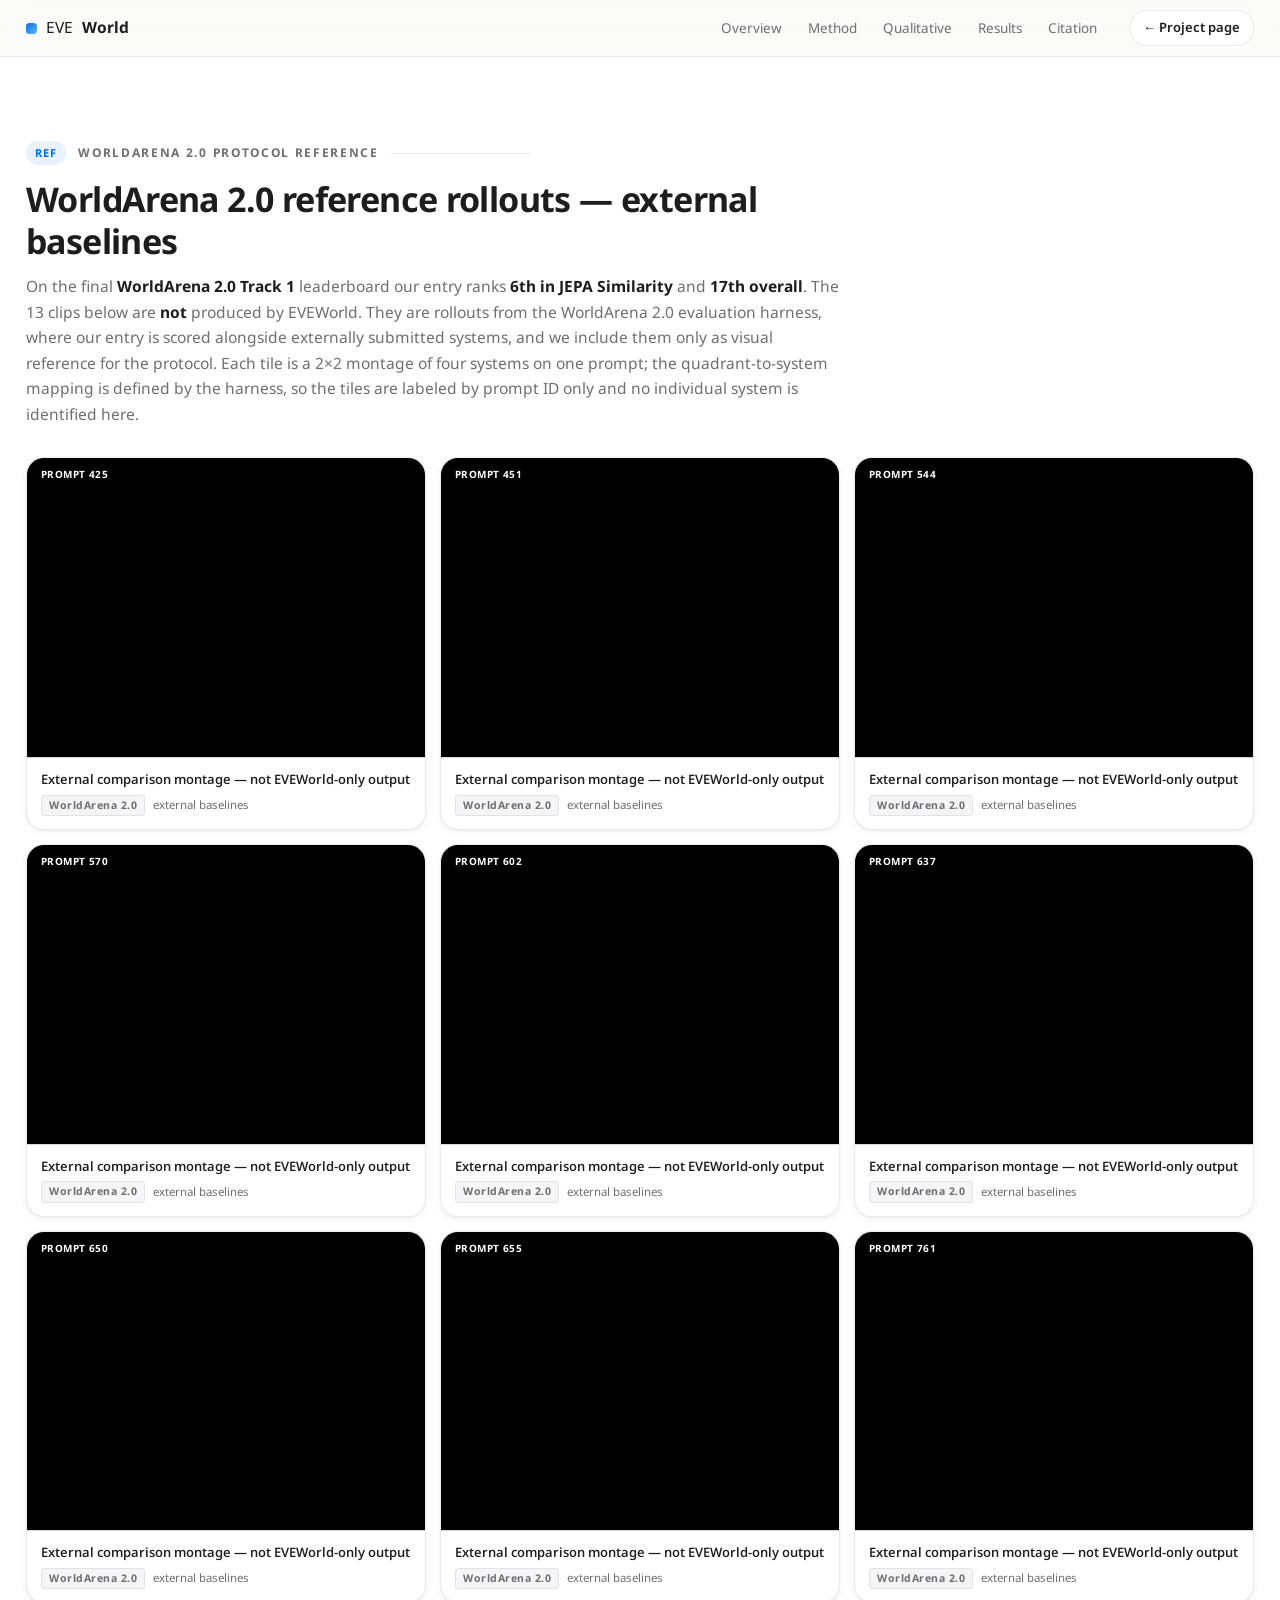
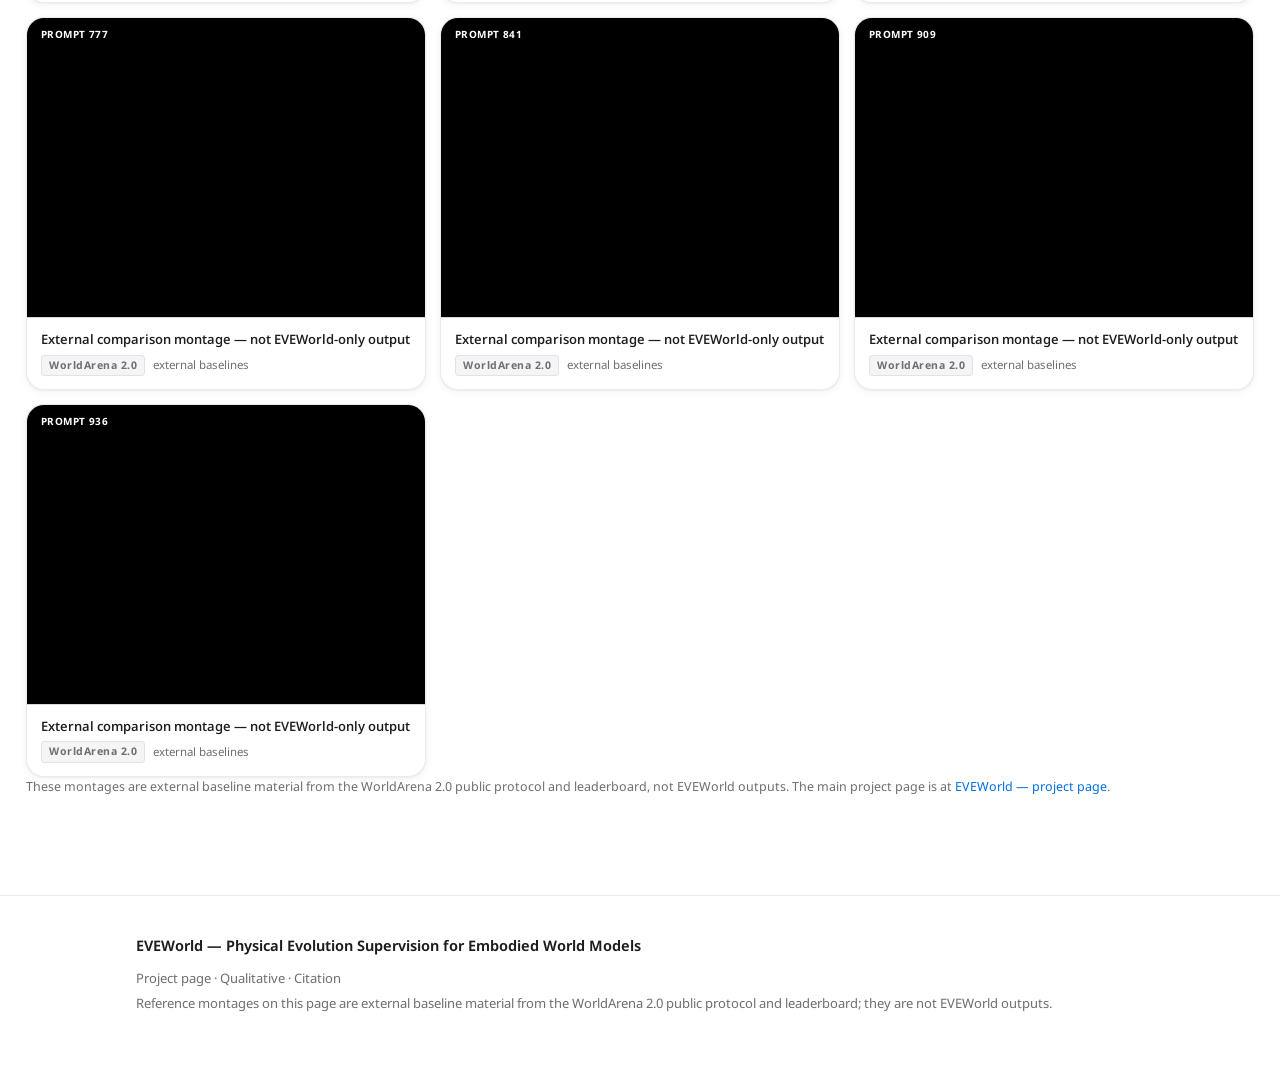
==== commit 182dc007: "docs: reduce and refine the project page (hero results, section merge, terminology)" ====
--- a/protocol.html
+++ b/protocol.html
@@ -35,7 +35,7 @@
   <div class="header-inner">
     <a class="brand" href="index.html"><span class="brand-dot"></span>EVE<b>World</b></a>
     <nav class="header-nav" aria-label="Project page sections">
-      <a href="index.html#abstract">Overview</a>
+      <a href="index.html#laziness">Overview</a>
       <a href="index.html#method">Method</a>
       <a href="index.html#qualitative">Qualitative</a>
       <a href="index.html#results">Results</a>
--- a/css/style.css
+++ b/css/style.css
@@ -232,8 +232,8 @@
 .btn.primary .btn-tag { color: rgba(255,255,255,.9); background: rgba(255,255,255,.18); }
 
 .hero-metrics {
-  display: grid; grid-template-columns: repeat(6, 1fr); gap: 10px;
-  max-width: 980px; margin: 0 auto;
+  display: grid; grid-template-columns: repeat(5, 1fr); gap: 10px;
+  max-width: 860px; margin: 0 auto;
 }
 .hero-metrics.tight { grid-template-columns: repeat(5, 1fr); max-width: 860px; margin: 26px auto 10px; }
 .hm {
@@ -866,10 +866,6 @@
   font-size: clamp(15px, 1.7vw, 18px); line-height: 1.5; color: var(--text);
 }
 .hero-value span { display: block; margin-top: 7px; font-size: 13.5px; color: var(--text-muted); }
-.hero-provenance {
-  max-width: 780px; margin: 24px auto 0;
-  font-size: 12px; line-height: 1.6; color: var(--text-muted); opacity: .85;
-}
 
 /* ---------- v3: inline disclosure blocks ---------- */
 
@@ -1025,16 +1021,67 @@
 
 .stills-grid { display: grid; grid-template-columns: repeat(2, 1fr); gap: 16px; }
 
-/* pretrained-arm toggle: the pre tile is hidden until the reader asks for it,
-   and the tile rows re-flow so no row is left half empty */
-#qualitative .demo-tile.pre { display: none; }
-#qualitative.show-pre .demo-tile.pre { display: block; }
-#qualitative .demo-card.featured .demo-tiles { grid-template-columns: repeat(3, 1fr); }
-#qualitative.show-pre .demo-card.featured .demo-tiles { grid-template-columns: repeat(2, 1fr); }
-#qualitative .demo-card:not(.featured) .demo-tiles:not(.trio):not(.single) { grid-template-columns: repeat(3, 1fr); }
-#qualitative.show-pre .demo-card:not(.featured) .demo-tiles:not(.trio):not(.single) { grid-template-columns: repeat(2, 1fr); }
-#qualitative .demo-tiles.trio { grid-template-columns: repeat(2, 1fr); }
-#qualitative.show-pre .demo-tiles.trio { grid-template-columns: repeat(3, 1fr); }
+/* ---------- v3: paper-plate gallery (section 05) ---------- */
+
+.plate-sec { margin-top: 38px; }
+.plate-sec h3 { font-size: 17.5px; letter-spacing: -.01em; margin: 0 0 6px; }
+.plate-sec > p { max-width: 900px; margin: 0 0 18px; font-size: 13.5px; line-height: 1.7; color: var(--text-muted); }
+.plate-sec > p b { color: var(--text); }
+.plate-sec .mono { color: var(--text); }
+
+.plate-task {
+  margin: 4px 0 16px; padding: 10px 15px; font-size: 12.8px; line-height: 1.62;
+  color: var(--text-muted); background: var(--surface);
+  border-left: 3px solid var(--border-strong); border-radius: 0 var(--radius-sm) var(--radius-sm) 0;
+}
+.plate-task b { color: var(--text); }
+.plate-task .mono { color: var(--text); }
+
+.plate-stack { display: flex; flex-direction: column; gap: 16px; }
+.plate-stack .figcard { margin: 0; padding: 14px 14px 10px; }
+.plate-stack .figcard figcaption { padding: 11px 4px 2px; }
+
+.plate-zoom {
+  position: relative; display: block; cursor: zoom-in;
+  border-radius: var(--radius-sm); background: var(--surface);
+}
+.plate-zoom::after {
+  content: "\2197"; position: absolute; right: 10px; bottom: 10px;
+  width: 26px; height: 26px; border-radius: 50%;
+  display: flex; align-items: center; justify-content: center;
+  font-size: 13px; color: var(--text-muted);
+  background: rgba(255, 255, 255, .92); border: 1px solid var(--border-strong);
+  opacity: 0; transition: opacity var(--dur-fast) var(--ease);
+}
+.plate-zoom:hover::after, .plate-zoom:focus-visible::after { opacity: 1; }
+
+@media (max-width: 720px) {
+  .plate-sec { margin-top: 30px; }
+  .plate-stack .figcard { padding: 10px 10px 6px; }
+}
+
+/* ---------- v3: figure lightbox ---------- */
+
+.lightbox {
+  position: fixed; inset: 0; z-index: 200; display: none;
+  align-items: center; justify-content: center; padding: 26px;
+  background: rgba(18, 18, 20, .9);
+}
+.lightbox.open { display: flex; }
+.lightbox img {
+  max-width: 100%; max-height: calc(100vh - 52px);
+  border-radius: var(--radius-sm); background: #fff;
+  box-shadow: 0 18px 50px rgba(0, 0, 0, .45);
+}
+.lightbox-close {
+  position: absolute; top: 16px; right: 20px; width: 36px; height: 36px;
+  display: flex; align-items: center; justify-content: center;
+  font-family: inherit; font-size: 22px; line-height: 1; color: #fff;
+  background: rgba(255, 255, 255, .14); border: 1px solid rgba(255, 255, 255, .3);
+  border-radius: 50%; cursor: pointer;
+}
+.lightbox-close:hover { background: rgba(255, 255, 255, .26); }
+body.lb-open { overflow: hidden; }
 
 /* ---------- v3: generalization cards (section 06) ---------- */
 
@@ -1209,3 +1256,414 @@
 @media (prefers-reduced-motion: reduce) {
   .toggle-btn { transition: none; }
 }
+
+/* ---------- v5: WorldArena 2.0 leaderboard band (appended) ---------- */
+
+.band.wa2 {
+  background: linear-gradient(180deg, var(--on-bg), var(--primary-bg));
+  border-top: 1px solid var(--border);
+  border-bottom: 1px solid var(--border);
+}
+.wa2-grid {
+  display: grid;
+  grid-template-columns: 43fr 57fr;
+  gap: 28px;
+  align-items: start;
+}
+.wa2-cards {
+  display: grid;
+  grid-template-columns: 1.5fr 1fr 1fr;
+  gap: 12px;
+}
+.wa2-card {
+  background: var(--on-bg);
+  border: 1px solid var(--border);
+  border-radius: var(--radius);
+  padding: 16px 18px;
+  box-shadow: var(--shadow);
+}
+.wa2-card b {
+  display: block;
+  font-size: clamp(22px, 2.6vw, 28px);
+  font-weight: 700;
+  letter-spacing: -.02em;
+  line-height: 1.1;
+  font-variant-numeric: tabular-nums;
+}
+.wa2-card.main b {
+  font-size: clamp(30px, 4vw, 42px);
+  color: var(--primary);
+}
+.wa2-k {
+  display: block;
+  margin-top: 6px;
+  font-size: 12.5px;
+  font-weight: 600;
+  color: var(--text);
+}
+.wa2-n {
+  display: block;
+  margin-top: 2px;
+  font-size: 12px;
+  color: var(--text-muted);
+}
+.wa2-copy {
+  margin: 16px 0 0;
+  font-size: 14px;
+  color: var(--text-muted);
+  line-height: 1.72;
+}
+.wa2-copy b { color: var(--text); }
+.wa2-cta { margin-top: 18px; }
+.wa2-note {
+  margin: 22px 0 0;
+  font-size: 12.5px;
+  color: var(--text-muted);
+  line-height: 1.7;
+}
+.wa2-figure {
+  background: var(--on-bg);
+  border: 1px solid var(--border);
+  border-radius: var(--radius-lg);
+  padding: 14px 14px 10px;
+  box-shadow: var(--shadow);
+}
+.wa2-figure img {
+  display: block;
+  width: 100%;
+  height: auto;
+  border-radius: var(--radius-sm);
+  border: 1px solid var(--border);
+}
+.wa2-figure figcaption {
+  margin-top: 9px;
+  font-size: 12px;
+  color: var(--text-muted);
+  line-height: 1.65;
+}
+a.hm {
+  text-decoration: none;
+  color: inherit;
+  display: block;
+  transition: transform .18s ease, border-color .18s ease;
+}
+a.hm:hover {
+  transform: translateY(-2px);
+  border-color: var(--primary);
+}
+
+@media (max-width: 860px) {
+  .wa2-grid { grid-template-columns: 1fr; }
+  .wa2-cards { grid-template-columns: 1fr; }
+}
+
+/* ---------- v6: qualitative video comparison (appended) ---------- */
+
+.band.cmp { padding: 18px 0 44px; }
+.band.cmp .band-lede { margin-bottom: 22px; }
+#comparison .arm-legend { margin: 0 0 34px; }
+
+.cmp-cases { display: grid; gap: 56px; }
+
+.cmp-head {
+  display: flex;
+  align-items: baseline;
+  gap: 10px;
+  padding-bottom: 8px;
+  margin-bottom: 14px;
+  border-bottom: 1px solid var(--border);
+}
+.cmp-no {
+  font-size: 11.5px;
+  font-weight: 700;
+  letter-spacing: .12em;
+  text-transform: uppercase;
+  color: var(--text);
+}
+.cmp-tag {
+  margin-left: auto;
+  font-size: 11px;
+  font-weight: 700;
+  letter-spacing: .12em;
+  text-transform: uppercase;
+  color: var(--text-muted);
+  opacity: .8;
+}
+
+.cmp-instruction {
+  display: flex;
+  align-items: baseline;
+  gap: 10px;
+  margin: 0 0 18px;
+  max-width: 1040px;
+  font-size: 18.5px;
+  line-height: 1.52;
+  letter-spacing: -.005em;
+  color: var(--text);
+}
+.cmp-ipill {
+  flex: none;
+  position: relative;
+  top: -2px;
+  font-size: 10.5px;
+  font-weight: 700;
+  letter-spacing: .12em;
+  text-transform: uppercase;
+  color: var(--primary);
+  background: var(--primary-bg);
+  padding: 3px 9px;
+  border-radius: 999px;
+}
+
+.cmp-grid { display: grid; grid-template-columns: repeat(3, 1fr); gap: 20px; }
+
+.cmp-armslot {
+  position: relative;
+  overflow: hidden;
+  background: var(--surface);
+  border: 1px solid var(--border);
+  border-radius: var(--radius);
+  padding: 13px 12px 12px;
+  box-shadow: var(--shadow);
+  transition: transform .18s ease, box-shadow .18s ease;
+}
+.cmp-armslot:hover { transform: translateY(-2px); box-shadow: var(--shadow-lg); }
+.cmp-armslot::before {
+  content: "";
+  position: absolute;
+  inset: 0 0 auto 0;
+  height: 2px;
+  background: var(--cmp-accent);
+}
+.cmp-armslot.sft { --cmp-accent: var(--arm-sft); }
+.cmp-armslot.igt { --cmp-accent: var(--arm-igt); }
+.cmp-armslot.eve { --cmp-accent: var(--arm-eve); }
+
+.cmp-label {
+  display: flex;
+  align-items: center;
+  gap: 8px;
+  padding: 1px 2px 10px;
+  font-size: 13px;
+  font-weight: 650;
+  color: color-mix(in srgb, var(--cmp-accent) 68%, #000);
+}
+.cmp-label i {
+  width: 8px;
+  height: 8px;
+  border-radius: 2.5px;
+  flex: none;
+  background: var(--cmp-accent);
+}
+.cmp-ours {
+  margin-left: 2px;
+  font-size: 9.5px;
+  font-weight: 800;
+  letter-spacing: .1em;
+  text-transform: uppercase;
+  color: #fff;
+  background: var(--good);
+  padding: 2px 6px;
+  border-radius: 999px;
+}
+
+.cmp-video {
+  aspect-ratio: 4 / 3;
+  background: #0b0d10;
+  border-radius: 10px;
+  overflow: hidden;
+}
+.cmp-video video {
+  display: block;
+  width: 100%;
+  height: 100%;
+  object-fit: contain;
+  background: #0b0d10;
+}
+
+@media (max-width: 720px) {
+  .cmp-cases { gap: 40px; }
+  .cmp-instruction { font-size: 16.5px; }
+  .cmp-grid { grid-template-columns: 1fr; }
+}
+
+/* ============================================================
+   v7 — the supervision comparison leads the page, matched arms
+        are joined by arrows, and the qualitative band is rebuilt
+        around progressive and failure-to-fix comparisons
+   ============================================================ */
+
+.lp-inner.vwide { max-width: min(94vw, 1600px); }
+
+.band.cmp { padding: 56px 0 44px; }
+.band.cmp .band-lede { max-width: 760px; }
+#comparison .arm-legend { margin: 0 0 34px; }
+
+/* --- matched arms joined by arrows --------------------------- */
+.cmp-arrow { align-self: center; margin-top: 34px; color: var(--arm-igt); }
+.cmp-arrow.arrow-eve { color: var(--arm-eve); }
+.cmp-arrow svg { display: block; width: 100%; height: auto; }
+/* the shaft keeps a constant 1.8px stroke as the gap widens; the head scales */
+.cmp-arrow svg path[fill="none"] { vector-effect: non-scaling-stroke; }
+
+.cmp-label { height: 33px; }
+.cmp-armslot.pre { --cmp-accent: var(--arm-pre); }
+.cmp-ours.gold { background: color-mix(in srgb, var(--arm-igt) 70%, #000); }
+
+.cmp-grid { grid-template-columns: 1fr 40px 1fr 40px 1fr; gap: 14px; }
+
+/* --- 06 qualitative analysis --------------------------------- */
+.qual-block { margin-top: 52px; }
+.qual-block:first-of-type { margin-top: 0; }
+.qual-h { margin: 0 0 6px; font-size: 19px; font-weight: 650; letter-spacing: -.01em; }
+.qual-p { max-width: 860px; margin: 0 0 26px; color: var(--text-muted); font-size: 15px; }
+
+.prog-cases { display: grid; gap: 52px; }
+.prog-grid {
+  display: grid;
+  grid-template-columns: 1fr 76px 1fr 76px 1fr;
+  grid-template-rows: auto auto;
+  column-gap: 12px;
+  row-gap: 26px;
+}
+.prog-grid .pre { grid-area: 1 / 1 / 3 / 2; align-self: center; }
+.prog-grid .sft { grid-area: 1 / 3 / 2 / 4; }
+.prog-grid .igt { grid-area: 2 / 3 / 3 / 4; }
+.prog-grid .eve { grid-area: 2 / 5 / 3 / 6; align-self: center; }
+.prog-grid > .cmp-arrow { grid-area: 2 / 4 / 3 / 5; justify-self: center; width: 48px; }
+.prog-case .cmp-instruction { font-size: 17px; }
+
+.prog-fork { grid-area: 1 / 2 / 3 / 3; position: relative; }
+.fk-line { position: absolute; inset: 0; width: 100%; height: 100%; overflow: visible; }
+.fk-line path { fill: none; stroke-width: 1.8; stroke-linecap: round; vector-effect: non-scaling-stroke; }
+.fk-line .fk-pre { stroke: var(--arm-pre); }
+.fk-line .fk-igt { stroke: var(--arm-igt); }
+.fk-head { position: absolute; right: 0; width: 8px; height: 10px; transform: translateY(-50%); }
+.fk-head path { fill: currentColor; }
+.fk-up { top: 24%; color: var(--arm-pre); }
+.fk-down { top: 76%; color: var(--arm-igt); }
+
+.ff-grid { display: grid; grid-template-columns: 1fr 1fr; gap: 26px 24px; }
+.ff-pair { display: grid; grid-template-columns: 1fr 36px 1fr; gap: 12px; }
+.ff-case .cmp-instruction { font-size: 15.5px; margin-bottom: 14px; }
+
+@media (max-width: 1000px) {
+  .prog-grid { grid-template-columns: 1fr 1fr; column-gap: 16px; row-gap: 24px; }
+  .prog-grid .pre { grid-area: 1 / 1 / 2 / 2; }
+  .prog-grid .sft { grid-area: 1 / 2 / 2 / 3; }
+  .prog-grid .igt { grid-area: 2 / 1 / 3 / 2; }
+  .prog-grid .eve { grid-area: 2 / 2 / 3 / 3; }
+  .prog-grid .prog-fork,
+  .prog-grid > .cmp-arrow { display: none; }
+  .ff-grid { grid-template-columns: 1fr; }
+}
+
+@media (max-width: 860px) {
+  .cmp-grid { grid-template-columns: 1fr 28px 1fr 28px 1fr; gap: 10px; }
+}
+
+@media (max-width: 720px) {
+  .cmp-cases { gap: 40px; }
+  .cmp-instruction { font-size: 16.5px; }
+  .cmp-grid { grid-template-columns: 1fr; }
+  .cmp-grid > .cmp-arrow { display: none; }
+  .qual-block { margin-top: 42px; }
+  .qual-h { font-size: 17.5px; }
+  .prog-cases { gap: 40px; }
+  .prog-case .cmp-instruction { font-size: 15.5px; }
+}
+
+@media (max-width: 520px) {
+  .prog-grid { grid-template-columns: 1fr; }
+  .prog-grid .pre { grid-area: 1 / 1 / 2 / 2; align-self: start; }
+  .prog-grid .sft { grid-area: 2 / 1 / 3 / 2; }
+  .prog-grid .igt { grid-area: 3 / 1 / 4 / 2; }
+  .prog-grid .eve { grid-area: 4 / 1 / 5 / 2; align-self: start; }
+  .ff-pair { grid-template-columns: 1fr; }
+  .ff-pair > .cmp-arrow { display: none; }
+}
+
+/* ---------- v8: refinement pass (hero results, labelled arrows, results strip) ---------- */
+
+/* 1. hero result strip: WorldArena dominates, MLR follows ----- */
+.hero-metrics {
+  grid-template-columns: 1.4fr 1fr;
+  gap: 14px; max-width: min(88vw, 1180px);
+  margin: 88px auto 0;
+}
+.hm { text-align: left; padding: 18px 20px 16px; position: relative; overflow: hidden; }
+.hm::before {
+  content: ""; position: absolute; top: 0; left: 0; right: 0; height: 3px;
+  background: var(--border-strong);
+}
+.hm-arena::before { background: color-mix(in srgb, var(--primary) 70%, #fff); }
+.hm-mlr::before { background: color-mix(in srgb, var(--arm-eve) 72%, #fff); }
+.hm b { font-size: clamp(20px, 2.1vw, 26px); }
+.hm-arena b { font-size: clamp(32px, 4.4vw, 52px); letter-spacing: -.03em; }
+.hm .hm-k {
+  font-size: 10.5px; font-weight: 650; letter-spacing: .1em;
+  text-transform: uppercase; color: var(--text-muted); margin-top: 8px;
+}
+.hm .hm-n { font-size: 12px; }
+
+/* 2. supervision labels on the inter-arm arrows ---------------- */
+.cmp-arrow { position: relative; }
+.cmp-arrow[data-tag]::after {
+  content: attr(data-tag);
+  position: absolute; left: 50%; bottom: calc(50% + 10px); transform: translateX(-50%);
+  padding: 2px 7px; border-radius: 999px; white-space: nowrap;
+  background: rgba(255, 255, 255, .92); border: 1px solid var(--border);
+  font-size: 10px; font-weight: 650; letter-spacing: .04em;
+  color: color-mix(in srgb, var(--arm-igt) 82%, #000);
+}
+.cmp-arrow.arrow-eve[data-tag]::after { color: color-mix(in srgb, var(--arm-eve) 84%, #000); }
+
+/* 3. fork edge labels (pretrained -> arms) --------------------- */
+.fk-tag {
+  position: absolute; left: 50%; z-index: 1;
+  padding: 2px 7px; border-radius: 999px; white-space: nowrap;
+  background: rgba(255, 255, 255, .92); border: 1px solid var(--border);
+  font-size: 10px; font-weight: 650; letter-spacing: .04em; color: var(--text-muted);
+}
+.fk-tag-up { top: 24%; transform: translate(-50%, -105%); }
+.fk-tag-down { top: 76%; transform: translate(-50%, 10%); color: color-mix(in srgb, var(--arm-igt) 82%, #000); }
+
+/* 4. one-line notes under the comparison groups ---------------- */
+.cmp-note { max-width: 900px; margin: 18px 0 0; color: var(--text-muted); font-size: 12.5px; line-height: 1.6; }
+
+/* 5. compact results strip (section 06) ------------------------ */
+.res-strip { display: grid; grid-template-columns: repeat(4, 1fr); gap: 14px; margin: 4px 0 30px; }
+.res-card {
+  background: var(--on-bg); border: 1px solid var(--border); border-radius: var(--radius);
+  padding: 16px 18px 15px;
+}
+.res-k {
+  display: block; font-size: 10.5px; font-weight: 650; letter-spacing: .1em;
+  text-transform: uppercase; color: var(--text-muted);
+}
+.res-v { display: block; margin-top: 8px; font-size: clamp(19px, 2.1vw, 23px); font-weight: 700; letter-spacing: -.02em; line-height: 1.15; }
+.res-n { display: block; margin-top: 7px; font-size: 11.5px; line-height: 1.5; color: var(--text-muted); }
+
+/* 6. video bands use the widest editorial containers ----------- */
+#comparison .lp-inner.vwide { max-width: min(94vw, 1580px); }
+#qualitative .lp-inner.vwide { max-width: min(96vw, 1660px); }
+
+/* 7. citation breathes at the end of the page ------------------ */
+#citation { padding: 130px 0 160px; }
+
+@media (max-width: 1080px) {
+  .hero-metrics { grid-template-columns: 1fr 1fr; max-width: min(92vw, 940px); margin-top: 72px; }
+  .hm-arena b { font-size: clamp(28px, 5vw, 40px); }
+  .res-strip { grid-template-columns: 1fr 1fr; }
+}
+
+@media (max-width: 720px) {
+  .fk-tag { display: none; }
+  .cmp-note { font-size: 12px; }
+}
+
+@media (max-width: 640px) {
+  .hero-metrics { grid-template-columns: 1fr; gap: 10px; margin-top: 54px; }
+  .res-strip { grid-template-columns: 1fr; }
+  #citation { padding: 84px 0 104px; }
+}
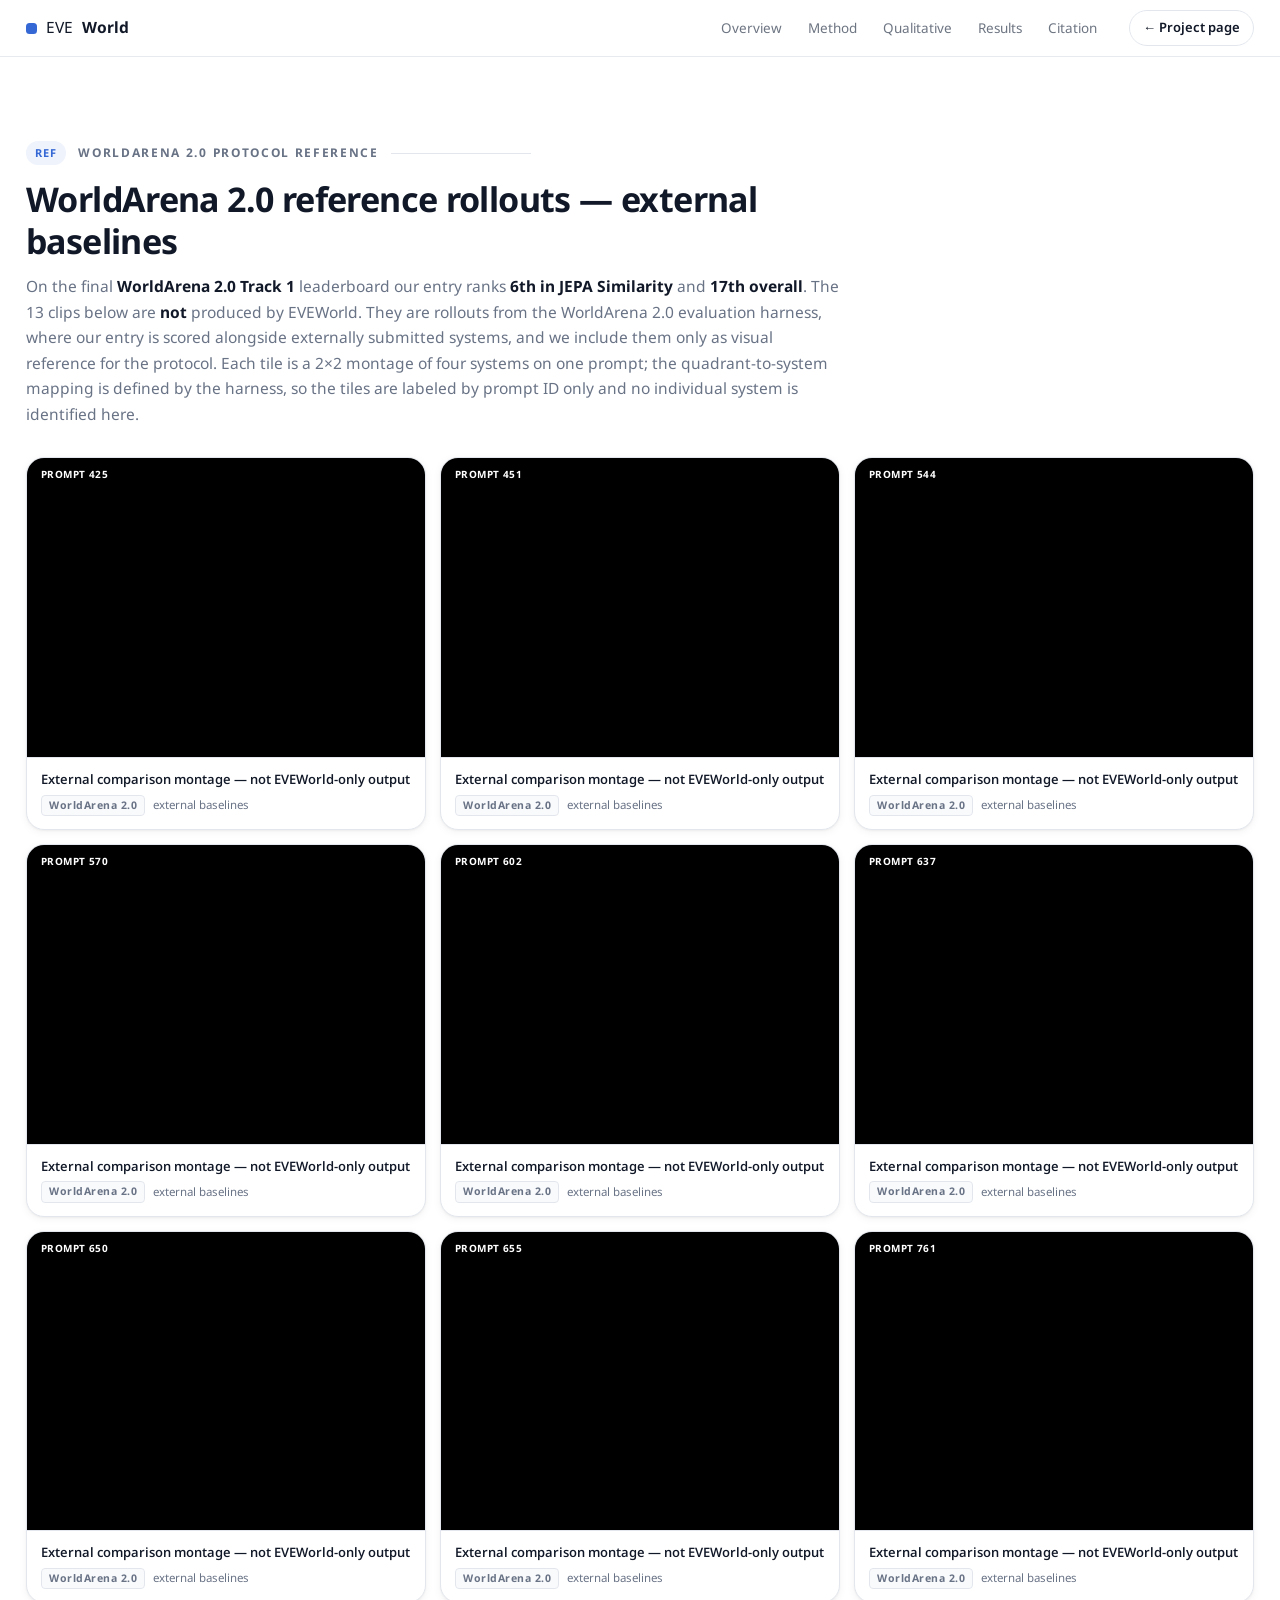
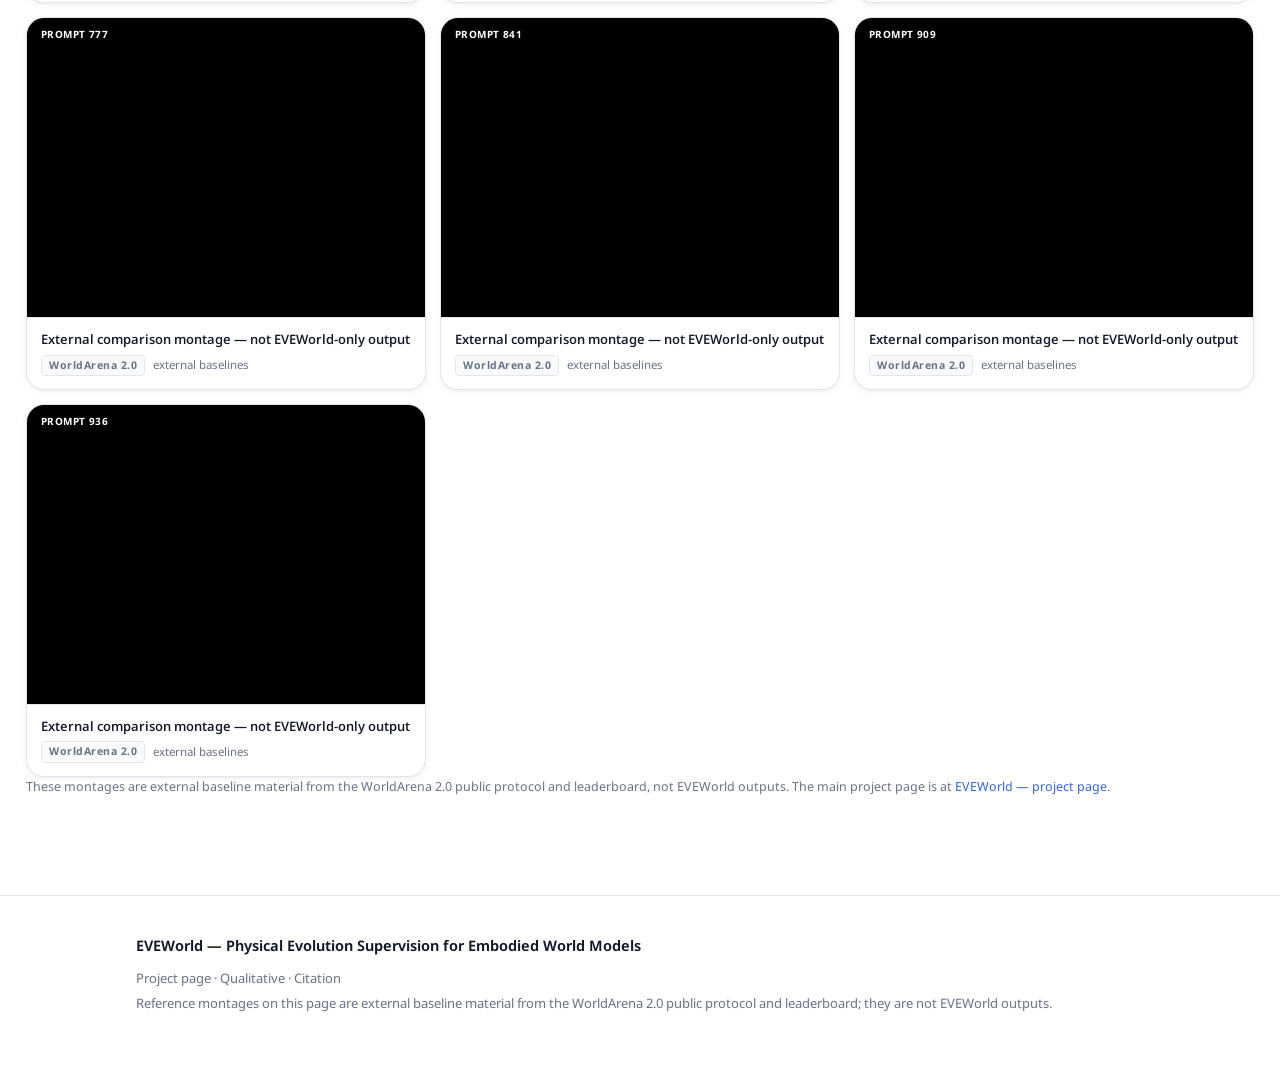
==== commit 80d89246: "style: colour-only calm pass on the hero and the site palette" ====
--- a/protocol.html
+++ b/protocol.html
@@ -12,7 +12,7 @@
        unreachable get the system font stack instantly instead of a white page. -->
   <link href="https://fonts.googleapis.com/css2?family=Noto+Sans:ital,wght@0,300;0,400;0,500;0,600;0,700;1,400&display=swap" rel="stylesheet" media="print" onload="this.media='all'">
   <noscript><link href="https://fonts.googleapis.com/css2?family=Noto+Sans:ital,wght@0,300;0,400;0,500;0,600;0,700;1,400&display=swap" rel="stylesheet"></noscript>
-  <link rel="stylesheet" href="css/style.css?v=4">
+  <link rel="stylesheet" href="css/style.css?v=5">
   <link rel="icon" href="data:image/svg+xml,<svg xmlns='http://www.w3.org/2000/svg' viewBox='0 0 16 16'><rect width='16' height='16' rx='4' fill='%230071e3'/><path d='M6.5 4.5l5.5 3.5-5.5 3.5z' fill='white'/></svg>">
   <link rel="canonical" href="https://eve-world.github.io/EVEWorld/protocol.html">
   <meta property="og:type" content="website">
@@ -191,6 +191,6 @@
   </div>
 </footer>
 
-<script src="js/main.js?v=4" defer></script>
+<script src="js/main.js?v=5" defer></script>
 </body>
 </html>
--- a/css/style.css
+++ b/css/style.css
@@ -14,18 +14,45 @@
 :root {
   color-scheme: light;
 
-  --bg:            #fafaf9;   /* off-white canvas */
-  --surface:       #f5f5f7;   /* system-gray band */
-  --on-bg:         #ffffff;   /* pure white cards */
-  --border:        rgba(0, 0, 0, 0.08);
-  --border-strong: rgba(0, 0, 0, 0.14);
-  --text:          #1d1d1f;
-  --text-muted:    #6e6e73;
-
-  --primary:       #0071e3;   /* Apple blue */
-  --primary-hover: #0058b3;
-  --primary-bg:    #e8f1fd;
-  --good:          #006300;
+  /* v12 palette — one source of truth for every site colour.
+     A deliberately quiet three-part system: graphite carries the
+     typography, muted cobalt is the only brand colour, and a muted
+     eucalyptus green is kept for consistency / improvement. Amber is
+     reserved for the IGR component, red for Standard-SFT failure
+     annotations; every remaining surface stays neutral. */
+  --c-blue:       #3568D4;
+  --c-blue-deep:  #244FA7;
+  --c-blue-hover: #2D5FC7;
+  --c-blue-soft:  #EEF3FC;
+  --c-green:      #3F806A;
+  --c-green-soft: #EDF5F1;
+  --c-amber:      #C98A1B;
+  --c-amber-soft: #FFF6DF;
+  --c-teal:       #4A7C93;
+  --c-teal-soft:  #EDF4F7;
+  --c-bg:         #F6F7F9;
+  --c-bg-alt:     #FBFCFD;
+  --c-bg-cool:    #F8FAFC;
+  --c-bg-fx:      #F9FAFC;
+  --c-card:       #FFFFFF;
+  --c-text:       #111827;
+  --c-muted:      #697386;
+  --c-border:     #E3E7ED;
+  --c-shadow:     0 8px 24px rgba(20, 32, 50, .07);
+  --c-shadow-lg:  0 10px 28px rgba(20, 32, 50, .07);
+
+  --bg:            var(--c-bg);      /* off-white canvas */
+  --surface:       #F9FAFC;          /* inset panels inside white bands */
+  --on-bg:         var(--c-card);    /* pure white cards */
+  --border:        var(--c-border);
+  --border-strong: rgba(17, 24, 39, 0.16);
+  --text:          var(--c-text);
+  --text-muted:    var(--c-muted);
+
+  --primary:       var(--c-blue);
+  --primary-hover: var(--c-blue-hover);
+  --primary-bg:    var(--c-blue-soft);
+  --good:          var(--c-green);
 
   /* Failure modes — validated 4-slot categorical (light mode).
      Hue pairs always ship with their text labels, never color alone. */
@@ -83,7 +110,7 @@
 }
 .scroll-progress i {
   display: block; height: 100%; width: 0;
-  background: linear-gradient(90deg, var(--primary), #64b5f6);
+  background: var(--c-blue);
   transition: width 80ms linear;
 }
 
@@ -108,7 +135,7 @@
 .brand:hover { text-decoration: none; }
 .brand-dot {
   width: 11px; height: 11px; border-radius: 3.5px;
-  background: linear-gradient(135deg, var(--primary), #64b5f6); flex: none;
+  background: var(--c-blue); flex: none;
 }
 .header-nav { display: flex; gap: 2px; margin-left: auto; overflow-x: auto; scrollbar-width: none; }
 .header-nav::-webkit-scrollbar { display: none; }
@@ -1667,3 +1694,313 @@
   .res-strip { grid-template-columns: 1fr; }
   #citation { padding: 84px 0 104px; }
 }
+
+/* ---------- v9: results-first section order + four equal hero cards ---------- */
+
+/* Both the reel and the copy are centred — in the band and in its content box
+   respectively — so the copy's lower edge used to reach past the montage and the
+   result cards overlapped it. Lift the reel and drop the copy relative to each
+   other: 60px of lift (120/2) plus 43px of drop sizes the gap between the
+   montage's bottom edge and the top of the cards at ~80px, and since both boxes
+   stay centred that clearance holds at any viewport height. The bottom padding
+   also keeps the scroll caret clear of the strip. */
+@media (min-width: 641px) {
+  .hero-band { padding: 124px 0 64px; }
+  .hero-reel { padding-bottom: 120px; }
+}
+
+/* hero result strip: four equal cards on a fully opaque surface --------- */
+.hero-metrics {
+  grid-template-columns: repeat(4, minmax(0, 1fr));
+  gap: 20px; max-width: min(92vw, 1380px);
+  margin: 88px auto 0; align-items: stretch;
+}
+.hm {
+  display: flex; flex-direction: column; height: 100%;
+  background: var(--on-bg);
+  backdrop-filter: none; -webkit-backdrop-filter: none;
+  box-shadow: var(--shadow);
+}
+.hero-metrics .hm b { font-size: clamp(23px, 2.5vw, 33px); }
+/* rank leads the strip: card 1 carries the largest numeral, all cards stay equal */
+.hero-metrics .hm-arena b { font-size: clamp(27px, 3vw, 39px); letter-spacing: -.03em; }
+.hm .hm-k { margin-top: 6px; }
+.hm .hm-m {
+  margin-top: 11px; font-size: 13.5px; font-weight: 600;
+  color: var(--text); letter-spacing: -.005em;
+}
+.hm .hm-x { margin-top: 5px; font-size: 11.5px; line-height: 1.45; }
+
+/* one accent per card, on the card's top edge only --------------------- */
+.hm-arena::before { background: color-mix(in srgb, var(--primary) 70%, #fff); }
+.hm-mlr::before   { background: color-mix(in srgb, var(--arm-eve) 72%, #fff); }
+.hm-if::before    { background: color-mix(in srgb, var(--arm-igt) 72%, #fff); }
+.hm-xb::before    { background: color-mix(in srgb, var(--l1) 45%, var(--l2)); }
+
+@media (max-width: 1080px) {
+  .hero-metrics { grid-template-columns: repeat(2, minmax(0, 1fr)); gap: 16px; max-width: min(92vw, 940px); margin-top: 80px; }
+}
+
+@media (max-width: 640px) {
+  .hero-metrics { grid-template-columns: 1fr; gap: 12px; margin-top: 54px; }
+}
+
+/* ---------- v11: static evidence grid + site-wide palette pass ---------- */
+
+/* A2/A3 — the hero surface, the neutralised montage and the header surface
+   used to be defined here; the v12 block at the end of this file now owns
+   them. Only the rules v12 does not restate live on. */
+
+/* Fade the reel horizontally so tiles dissolve at the edges instead of
+   being clipped mid-card. */
+.hero-reel {
+  -webkit-mask-image: linear-gradient(90deg, transparent 0, #000 9%, #000 91%, transparent 100%);
+  mask-image: linear-gradient(90deg, transparent 0, #000 9%, #000 91%, transparent 100%);
+}
+
+/* A soft header shadow appears only once the page has scrolled (js toggles
+   .is-scrolled). */
+.site-header.is-scrolled {
+  box-shadow: 0 1px 2px rgba(16, 24, 40, .04), 0 6px 20px rgba(16, 24, 40, .05);
+}
+
+/* A6 — hero result strip: one accent line per card, tidier surface. */
+.hm {
+  border: 1px solid var(--c-border);
+  box-shadow: var(--c-shadow);
+  transition: transform var(--dur-fast) var(--ease), box-shadow var(--dur-fast) var(--ease);
+}
+.hm:hover { transform: translateY(-2px); box-shadow: var(--c-shadow-lg); }
+.hm-arena::before { background: var(--c-blue); }
+.hm-mlr::before   { background: var(--c-green); }
+.hm-if::before    { background: var(--c-amber); }
+.hm-xb::before    { background: var(--c-teal); }
+
+/* A7 — section background rhythm: a subtle alternation so the page reads as
+   layered instead of one flat sheet. Id selectors outrank `.band.alt`. */
+#comparison { background: var(--c-card); }
+#results { background: var(--c-bg-alt); }
+#laziness { background: var(--c-card); }
+#method { background: var(--c-bg-cool); }
+#metric { background: var(--c-card); }
+#qualitative { background: var(--c-bg-alt); }
+#experiments { background: var(--c-bg-fx); }
+#citation { background: var(--c-card); }
+
+/* A8 — results cards round up to the shared 18px card radius. */
+.res-card { border-radius: 18px; }
+
+/* ---------- section 07 experiments: static 2x2 evidence grid ---------- */
+
+.fx-wrap { max-width: min(92vw, 1420px); }
+#experiments .band-lede { max-width: 900px; }
+
+.fx-grid {
+  display: grid; grid-template-columns: repeat(2, minmax(0, 1fr));
+  gap: 26px; margin-top: 56px;
+}
+
+.fx-card {
+  position: relative; overflow: hidden;
+  display: flex; flex-direction: column;
+  background: var(--c-card); border: 1px solid var(--c-border);
+  border-radius: 20px; box-shadow: var(--c-shadow-lg);
+  padding: 30px;
+}
+.fx-card::before {
+  content: ""; position: absolute; top: 0; left: 0; right: 0; height: 3px;
+}
+.fx-card-1::before { background: var(--c-green); }
+.fx-card-2::before { background: linear-gradient(90deg, var(--c-amber) 0 50%, var(--c-green) 50% 100%); }
+.fx-card-3::before { background: var(--c-teal); }
+.fx-card-4::before { background: var(--c-blue); }
+
+.fx-cat {
+  font-size: 11.5px; font-weight: 650; letter-spacing: .12em;
+  text-transform: uppercase; color: var(--text-muted);
+}
+.fx-h {
+  margin-top: 10px; font-size: clamp(19px, 2vw, 24px); line-height: 1.28;
+  letter-spacing: -.02em; font-weight: 650; color: var(--text);
+}
+.fx-main { display: flex; align-items: baseline; gap: 10px; flex-wrap: wrap; margin-top: 14px; }
+.fx-main b {
+  font-size: clamp(26px, 3vw, 34px); font-weight: 700;
+  letter-spacing: -.03em; font-variant-numeric: tabular-nums; color: var(--text);
+}
+.fx-card-2 .fx-main b { font-size: clamp(20px, 2.2vw, 26px); }
+.fx-mk {
+  font-size: 12px; font-weight: 650; letter-spacing: .08em;
+  text-transform: uppercase; color: var(--text-muted);
+}
+.fx-sub { margin-top: 8px; font-size: 14px; font-weight: 600; color: var(--text); font-variant-numeric: tabular-nums; }
+.fx-src { margin-top: 4px; font-size: 11.5px; line-height: 1.5; color: var(--text-muted); }
+
+.fx-tablecard { margin-top: 16px; overflow-x: auto; -webkit-overflow-scrolling: touch; }
+.fx-table {
+  width: 100%; border-collapse: collapse;
+  font-size: 13.5px; font-variant-numeric: tabular-nums;
+}
+.fx-table th, .fx-table td { padding: 10px 12px; text-align: left; vertical-align: baseline; }
+.fx-table thead th {
+  padding-bottom: 8px; white-space: nowrap;
+  font-size: 11.5px; font-weight: 600; letter-spacing: .06em;
+  text-transform: uppercase; color: var(--text-muted);
+  border-bottom: 1px solid var(--c-border);
+}
+.fx-table tbody tr + tr { border-top: 1px solid var(--c-border); }
+.fx-table tbody th { font-weight: 550; color: var(--text); white-space: nowrap; }
+.fx-table .fx-num { text-align: right; }
+.fx-row-eve { background: color-mix(in srgb, var(--c-green) 7%, transparent); }
+.fx-best { font-weight: 650; color: var(--text); }
+.fx-off { color: var(--text-muted); }
+.fx-chip-igt { color: var(--c-amber); font-weight: 650; }
+.fx-chip-eve { color: var(--c-green); font-weight: 650; }
+
+.fx-take {
+  margin-top: auto; padding-top: 18px;
+  font-size: 13.5px; line-height: 1.65; color: var(--text-muted);
+}
+
+/* finding 04: paired-trial bars. The track keeps the scale honest (width =
+   share of the largest gain); the value label rides the track, so short bars
+   still read. */
+.fx-chart { margin-top: 18px; }
+.fx-chart-row {
+  display: grid; grid-template-columns: 46px repeat(3, minmax(0, 1fr)) auto;
+  gap: 10px; align-items: center;
+}
+.fx-chart-row + .fx-chart-row { margin-top: 12px; }
+.fx-chart-k { font-size: 12.5px; font-weight: 600; font-variant-numeric: tabular-nums; }
+.fx-bar {
+  position: relative; display: block; height: 22px; border-radius: 6px;
+  background: color-mix(in srgb, var(--c-green) 7%, transparent);
+}
+.fx-bar i {
+  position: absolute; inset: 0 auto 0 0; width: var(--w, 0);
+  border-radius: 6px;
+  background: color-mix(in srgb, var(--c-green) 26%, transparent);
+}
+.fx-bar em {
+  position: relative; display: block; padding-left: 9px;
+  font-size: 11.5px; font-style: normal; font-weight: 650; line-height: 22px;
+  color: color-mix(in srgb, var(--c-green) 62%, #000);
+  font-variant-numeric: tabular-nums;
+}
+.fx-chart-m {
+  font-size: 12px; font-weight: 600; color: var(--text-muted);
+  white-space: nowrap; font-variant-numeric: tabular-nums;
+}
+
+.fx-summary {
+  margin-top: 52px; padding-top: 22px; border-top: 1px solid var(--c-border);
+  max-width: 76ch; font-size: 14.5px; line-height: 1.7; color: var(--text-muted);
+}
+
+@media (max-width: 1080px) {
+  .fx-grid { gap: 22px; }
+}
+
+@media (max-width: 980px) {
+  .fx-grid { grid-template-columns: 1fr; }
+}
+
+@media (max-width: 640px) {
+  .fx-wrap { max-width: none; }
+  .fx-card { padding: 22px; }
+  .fx-chart-row { grid-template-columns: repeat(3, minmax(0, 1fr)); gap: 8px; }
+  .fx-chart-k { grid-column: 1 / -1; }
+  .fx-chart-m { grid-column: 1 / -1; text-align: right; }
+}
+
+/* ---------- v12: colour-only calm pass on the hero and the site palette ---------- */
+
+/* 2 — hero atmosphere: a cool-neutral base with ONE barely perceptible
+   cobalt wash. The green cast is gone, so the first screen reads as paper
+   rather than as a coloured technology backdrop. */
+.hero-band {
+  background-color: var(--c-bg);
+  background-image:
+    radial-gradient(62% 54% at 32% 24%, rgba(53, 104, 212, .045), transparent 68%),
+    linear-gradient(180deg, #FAFBFC, var(--c-bg) 62%);
+}
+
+/* 2/17 — the scrim loses both coloured layers and gains a soft edge
+   vignette; it now reads as page-coloured air, not as a haze. */
+.hero-scrim {
+  background:
+    radial-gradient(46% 58% at 50% 44%, rgba(246, 247, 249, .86), rgba(246, 247, 249, .30) 62%, transparent 78%),
+    linear-gradient(180deg, var(--c-bg) 0%, transparent 12%, transparent 88%, var(--c-bg) 100%),
+    linear-gradient(to right,
+      rgba(246, 247, 249, .90), rgba(246, 247, 249, 0) 12%,
+      rgba(246, 247, 249, 0) 88%, rgba(246, 247, 249, .90));
+}
+
+/* 3/4 — montage tiles: one neutral hairline, one quiet shadow, no arm glow
+   and no accent strip. Saturation is eased slightly so the clips support
+   the title instead of competing with it. */
+.reel-tile,
+.reel-tile.lv,
+.reel-tile.arm-eve,
+.reel-tile.arm-sft {
+  border: 1px solid rgba(72, 88, 110, .16);
+  box-shadow: 0 6px 18px rgba(25, 35, 50, .055);
+  transition: border-color 180ms var(--ease);
+}
+.reel-tile.arm-eve::after, .reel-tile.arm-sft::after { content: none; }
+.reel-tile:hover { border-color: rgba(53, 104, 212, .30); }
+.reel-tile video { filter: saturate(.88) contrast(.97) brightness(1.02); }
+
+/* 5/6 — hero typography: editorial cobalt instead of electric blue, and
+   neutral greys for every supporting line. No colour in the body copy. */
+.hero-title { color: #111827; }
+.hero-title .hl { color: var(--c-blue); }
+.hero-tag { color: #273244; }
+.hero-tag b { color: #111827; }
+.hero-value { color: #28313F; }
+.hero-value span { color: #737D8B; }
+
+/* 7 — badges stay inside the blue family: a soft tint, cobalt text, no
+   gradient and no hard edge. */
+.vbadge { background: var(--c-blue-soft); color: var(--c-blue); }
+
+/* 8 — navigation: translucent white, hairline rule, and a selection state
+   that is a soft tint rather than a filled pill. */
+.site-header { background: rgba(255, 255, 255, .94); border-bottom-color: #E7EAEF; }
+.header-nav a { color: #6D7582; }
+.header-nav a:hover { color: #111827; background: color-mix(in srgb, var(--c-blue) 6%, transparent); }
+.header-nav a.active { color: var(--c-blue); background: var(--c-blue-soft); }
+.hbtn:hover { border-color: var(--c-blue); color: var(--c-blue); }
+
+/* 9 — exactly one strong action per hero (Code); the rest are quiet text
+   actions tinted cobalt. */
+.btn.primary { background: var(--c-blue); border-color: var(--c-blue); }
+.btn.primary:hover { background: var(--c-blue-hover); border-color: var(--c-blue-hover); }
+.btn.ghost { color: var(--c-blue); }
+.btn.ghost:hover { background: var(--c-blue-soft); }
+
+/* 10/16 — result strip: one structural accent shared by all four cards, so
+   the row stops reading as a four-colour KPI dashboard; hover is a quiet
+   lift with no glow. */
+.hm {
+  border: 1px solid var(--c-border); border-radius: 17px;
+  box-shadow: 0 8px 24px rgba(20, 32, 50, .065);
+  transition: transform 180ms var(--ease), box-shadow 180ms var(--ease),
+              border-color 180ms var(--ease);
+}
+.hm:hover {
+  transform: translateY(-2px);
+  box-shadow: 0 12px 28px rgba(20, 32, 50, .08);
+  border-color: rgba(53, 104, 212, .20);
+}
+.hm::before,
+.hm-arena::before, .hm-mlr::before, .hm-if::before, .hm-xb::before {
+  background: color-mix(in srgb, var(--c-blue) 32%, #fff);
+}
+
+/* 11–15 — the numerals stay graphite and the supporting ramp steps down
+   through three quiet greys, so colour is left free to mean something. */
+.hero-metrics .hm b, .hero-metrics .hm-arena b { color: var(--c-text); }
+.hm .hm-k { color: #66717F; }
+.hm .hm-m { color: #273244; }
+.hm .hm-x { color: #77808D; }
